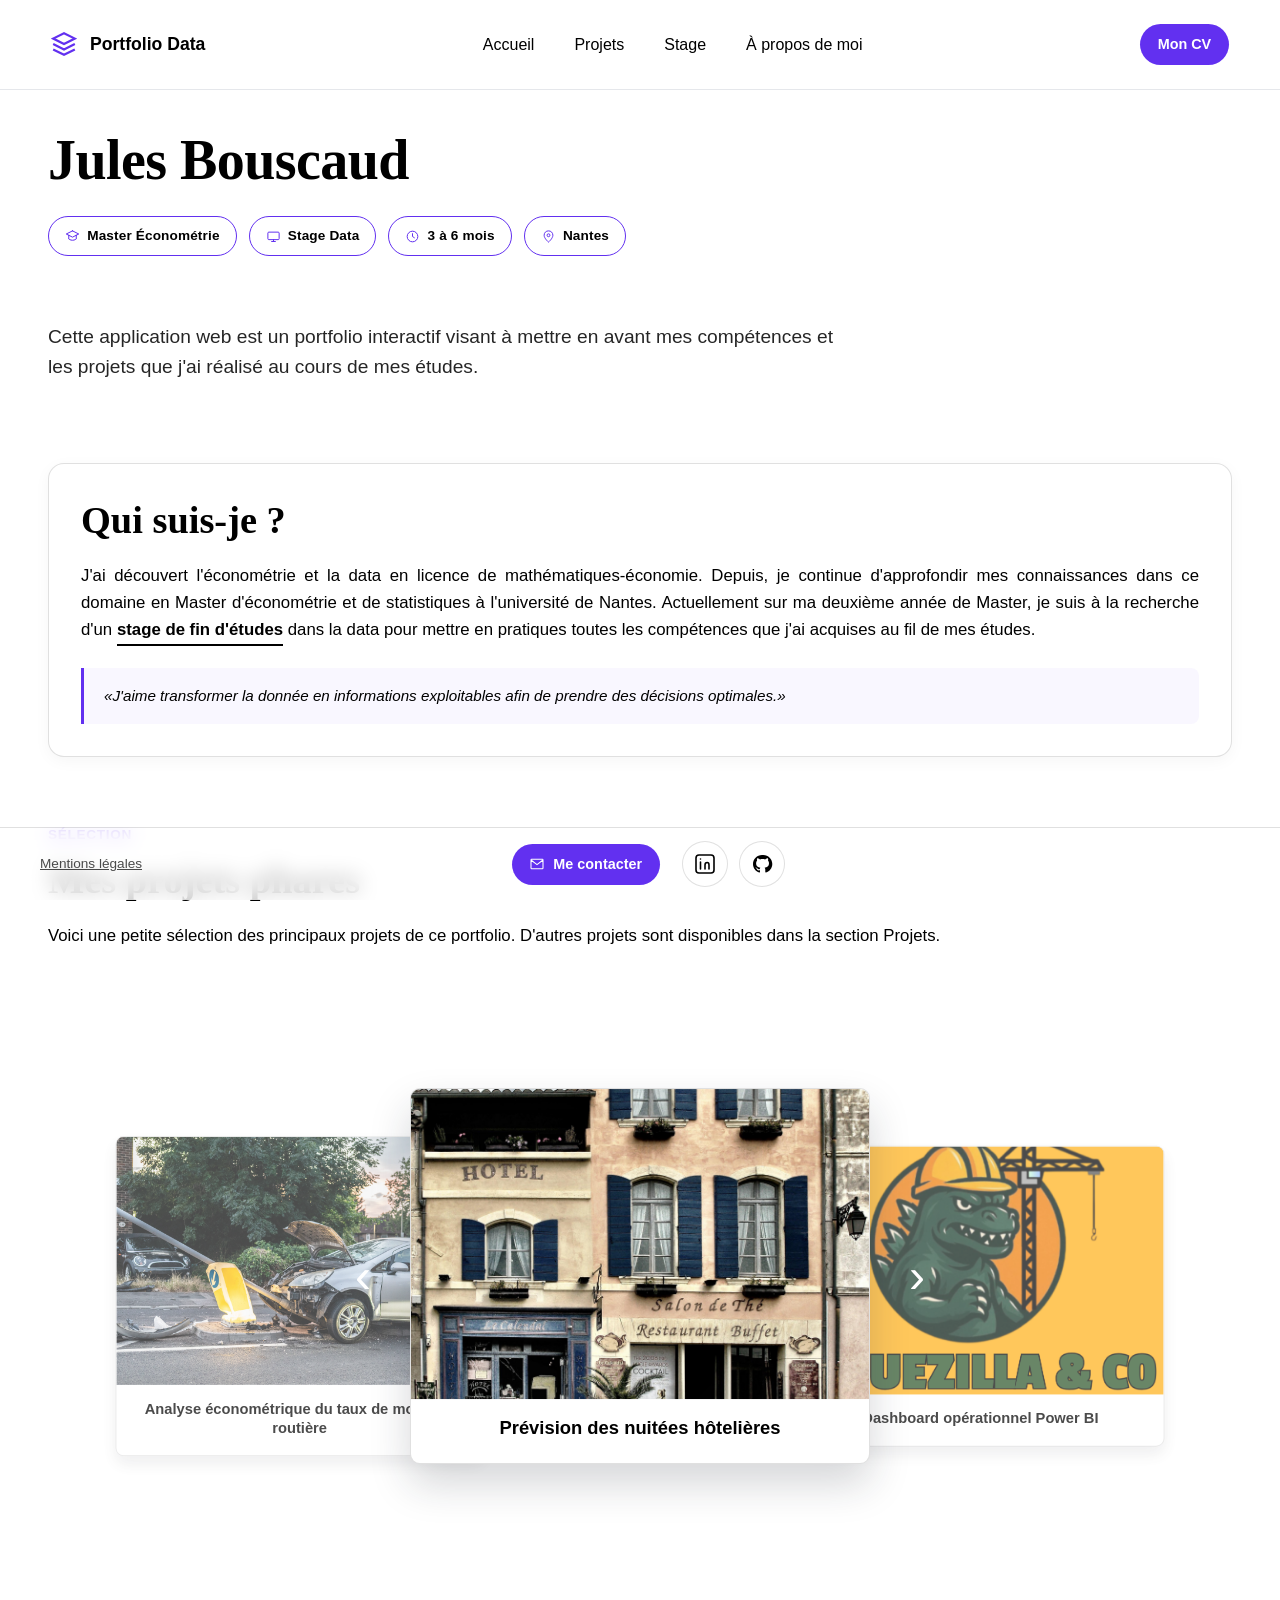
==== index.html @ abe566e8 "Add files via upload" ====
<!DOCTYPE html>
<html lang="fr">
<head>
    <meta charset="UTF-8">
    <meta name="viewport" content="width=device-width, initial-scale=1.0">
    <title>Accueil - Portfolio Jules Bouscaud</title>
    <link rel="stylesheet" href="static/css/style.css">
</head>
<body>

    <!-- Barre de navigation flottante -->
    <header class="floating-navbar">
        <a href="index.html" class="navbar-logo">
            <svg width="22" height="22" viewBox="0 0 24 24" fill="none" stroke="currentColor" stroke-width="2">
                <path d="M12 2L2 7l10 5 10-5-10-5zM2 17l10 5 10-5M2 12l10 5 10-5"/>
            </svg>
            <span>Portfolio Data</span>
        </a>

        <nav class="navbar-links" id="navbarLinks">
            <a href="index.html">Accueil</a>
            <a href="projets.html">Projets</a>
            <a href="stage.html">Stage</a>
            <a href="a_propos.html">À propos de moi</a>
        </nav>

        <!-- Bouton CV principal -->
        <a href="static/docs/cv.pdf" class="navbar-download-btn" download="Mon_CV.pdf">Mon CV</a>

        <button class="navbar-mobile-toggle" id="navbarMobileToggle" aria-label="Ouvrir le menu">
            <span></span><span></span><span></span>
        </button>
    </header>

    <main>
        <section class="hero">
            <h1>Jules Bouscaud</h1>

           <div class="hero-tags-row">
            <span class="hero-tag">
                <svg viewBox="0 0 24 24" fill="none" xmlns="http://www.w3.org/2000/svg">
                    <path d="M12 3L2 8L12 13L22 8L12 3Z" stroke="currentColor" stroke-width="1.6" stroke-linecap="round" stroke-linejoin="round"/>
                    <path d="M6 10V16C6 16 8.5 18 12 18C15.5 18 18 16 18 16V10" stroke="currentColor" stroke-width="1.6" stroke-linecap="round" stroke-linejoin="round"/>
                </svg>
                Master Économétrie
            </span>
            <span class="hero-tag">
                <svg viewBox="0 0 24 24" fill="none" xmlns="http://www.w3.org/2000/svg">
                    <rect x="3" y="5" width="18" height="12" rx="1.5" stroke="currentColor" stroke-width="1.6"/>
                    <path d="M9 20H15M12 17V20" stroke="currentColor" stroke-width="1.6" stroke-linecap="round"/>
                </svg>
                Stage Data
            </span>
            <span class="hero-tag">
                <svg viewBox="0 0 24 24" fill="none" xmlns="http://www.w3.org/2000/svg">
                    <circle cx="12" cy="12" r="8.5" stroke="currentColor" stroke-width="1.6"/>
                    <path d="M12 7.5V12L15 14" stroke="currentColor" stroke-width="1.6" stroke-linecap="round" stroke-linejoin="round"/>
                </svg>
                3 à 6 mois
            </span>
            <span class="hero-tag">
                <svg viewBox="0 0 24 24" fill="none" xmlns="http://www.w3.org/2000/svg">
                    <path d="M12 21C12 21 19 15 19 10C19 5.9 15.9 3 12 3C8.1 3 5 5.9 5 10C5 15 12 21 12 21Z" stroke="currentColor" stroke-width="1.6" stroke-linejoin="round"/>
                    <circle cx="12" cy="10" r="2.3" stroke="currentColor" stroke-width="1.6"/>
                </svg>
                Nantes 
            </span>
        </div>
        <br>
            <p class="tagline">
                Cette application web est un portfolio interactif visant à mettre en avant mes compétences et les projets que j'ai réalisé au cours
                de mes études. 
            </p>
        </section>

        <section class="about-me">
            <h2>Qui suis-je ?</h2>
            <p class="about-text">
                J'ai découvert l'économétrie et la data en licence de mathématiques-économie. 
                Depuis, je continue d'approfondir mes connaissances dans ce domaine en Master d'économétrie et de statistiques à l'université de Nantes.
                Actuellement sur ma deuxième année de Master, je suis à la recherche d'un <a href="stage.html" class="underline-hover">stage de fin d'études</a> dans la data 
                pour mettre en pratiques toutes les compétences que j'ai acquises au fil de mes études.
         </p>
            
            <blockquote class="personal-note">
                «J'aime transformer la donnée en informations exploitables afin de prendre des décisions optimales.»
            </blockquote>
        </section>

        <section class="projects-preview">
            <span class="section-eyebrow">Sélection</span>
            <h2>Mes projets phares</h2>
            <p class="section-text">
                Voici une petite sélection des principaux projets de ce portfolio. D'autres projets sont disponibles 
                dans la section <a href="projets.html">Projets</a>. 
            </p>
        </section>

        <div class="carousel" id="carousel">
            <button class="carousel-arrow carousel-arrow-left" id="prevBtn" aria-label="Projet précédent">&#8249;</button>

            <div class="carousel-track" id="carouselTrack">
                <a href="projet.html?id=nuitees" class="carousel-card" data-index="0">
                    <img src="static/img/projet1.jpg" alt="Prévision des nuitées hôtelières">
                    <div class="carousel-card-body"><h3>Prévision des nuitées hôtelières</h3></div>
                </a>

                <a href="projet.html?id=dashboard" class="carousel-card" data-index="1">
                    <img src="static/img/projet2.jpg" alt="Dashboard Power BI">
                    <div class="carousel-card-body"><h3>Dashboard opérationnel Power BI</h3></div>
                </a>

                <a href="projet.html?id=accident routier" class="carousel-card" data-index="2">
                    <img src="static/img/projet6.jpg" alt="accident mortel">
                    <div class="carousel-card-body">
                        <h3>Analyse économétrique du taux de mortalité routière</h3>
                    </div>
                </a>
            </div>

            <button class="carousel-arrow carousel-arrow-right" id="nextBtn" aria-label="Projet suivant">&#8250;</button>
        </div>
    </main>

    <!-- Footer -->
    <footer class="site-footer">
        <div class="footer-inner">
            <a href="#" class="footer-legal-link" id="openLegalModal">Mentions légales</a>
            <div class="footer-center-group">
                <a href="mailto:ton.email@exemple.com" class="footer-cta">
                    <svg viewBox="0 0 24 24" fill="none" xmlns="http://www.w3.org/2000/svg">
                        <path d="M3 6L12 13L21 6M4 5H20C20.5523 5 21 5.44772 21 6V18C21 18.5523 20.5523 19 20 19H4C3.44772 19 3 18.5523 3 18V6C3 5.44772 3.44772 5 4 5Z" stroke="currentColor" stroke-width="1.6" stroke-linecap="round" stroke-linejoin="round"/>
                    </svg>
                    Me contacter
                </a>
                <div class="footer-icons">
                    <a href="https://www.linkedin.com/in/jules-bouscaud-17594324b/" target="_blank" class="footer-icon" data-tooltip="LinkedIn">
                        <svg viewBox="0 0 24 24" fill="none" xmlns="http://www.w3.org/2000/svg">
                            <rect x="3" y="3" width="18" height="18" rx="3" stroke="currentColor" stroke-width="1.6"/>
                            <path d="M7.5 10V17M7.5 7V7.01M12 17V13C12 11.6 12.8 10.5 14.2 10.5C15.5 10.5 16 11.4 16 13V17" stroke="currentColor" stroke-width="1.6" stroke-linecap="round" stroke-linejoin="round"/>
                        </svg>
                    </a>
                    <a href="https://github.com/Jules-BStats" target="_blank" class="footer-icon" data-tooltip="GitHub">
                        <svg viewBox="0 0 24 24" fill="none" xmlns="http://www.w3.org/2000/svg">
                            <path d="M12 3C7 3 3 7 3 12C3 16 5.6 19.4 9.3 20.6C9.8 20.7 10 20.4 10 20.1V18.3C7.4 18.9 6.9 17.2 6.9 17.2C6.5 16.2 5.9 16 5.9 16C5.1 15.4 6 15.4 6 15.4C6.8 15.5 7.3 16.3 7.3 16.3C8.1 17.6 9.4 17.2 9.8 17C9.9 16.4 10.1 16 10.4 15.8C8.3 15.5 6.1 14.7 6.1 11.1C6.1 10.1 6.5 9.3 7.1 8.6C7 8.4 6.7 7.5 7.2 6.3C7.2 6.3 8 6 10 7.4C10.8 7.2 11.7 7.1 12.6 7.1C13.4 7.1 14.3 7.2 15.1 7.4C17.1 6 17.9 6.3 17.9 6.3C18.4 7.5 18.1 8.4 18 8.6C18.6 9.3 19 10.1 19 11.1C19 14.7 16.8 15.5 14.6 15.8C15 16.1 15.3 16.7 15.3 17.6V20.1C15.3 20.4 15.5 20.7 16 20.6C19.7 19.4 22.3 16 22.3 12C22.3 7 18.3 3 13.3 3H12Z" fill="currentColor"/>
                        </svg>
                    </a>
                </div>
            </div>
            <div class="footer-spacer"></div>
        </div>
    </footer>

    <!-- Fenêtre Modale des Mentions Légales -->
    <div class="legal-modal-overlay" id="legalModal">
        <div class="legal-modal-content">
            <button class="legal-modal-close" id="closeLegalModal">&times;</button>
            <h2>Mentions Légales et RGPD</h2>
            <h3>1. Éditeur du site</h3>
            <p>Le présent site est un portfolio personnel édité par <strong>Jules Bouscaud</strong>.</p>
            <h3>2. Hébergement</h3>
            <p>Le site est hébergé par <strong>[Nom de ton hébergeur, ex: Vercel Inc.]</strong><br>
            Adresse : [Adresse de l'hébergeur]</p>
            <h3>3. Propriété intellectuelle et Copyright</h3>
            <p>© 2026 Jules Bouscaud - Tous droits réservés. Sauf mention contraire, les textes, le code source et la structure de ce site sont la propriété exclusive de l'éditeur. Les images utilisées sont libres de droits.</p>
            <h3>4. Protection des données personnelles (RGPD)</h3>
            <p>Ce site web est un site vitrine informatif en lecture seule. Aucune information personnelle n'est collectée à l'insu de l'utilisateur, aucun formulaire interactif ne stocke de données en base de données, et aucun cookie publicitaire ou de traçage n'est déposé.</p>
        </div>
    </div>

    <!-- Bouton Scroll to top -->
    <button class="scroll-top" id="scrollTop" aria-label="Remonter en haut">
        <svg viewBox="0 0 24 24" fill="none" xmlns="http://www.w3.org/2000/svg">
            <path d="M12 19V5M12 5L6 11M12 5L18 11" stroke="currentColor" stroke-width="2" stroke-linecap="round" stroke-linejoin="round"/>
        </svg>
    </button>   

    <!-- Scripts JS externes -->
    <script src="static/js/nav.js"></script>
    <script src="static/js/modal.js"></script>
    <script src="static/js/carousel.js"></script>
</body>
</html>
---- static/css/style.css ----
/* ############################### CSS #######################################

/* POLICE GOOGLE FONT 

/* Inter - 400 (Regular) */
@font-face {
  font-family: 'Inter';
  font-style: normal;
  font-weight: 400;
  font-display: swap;
  src: url('../fonts/inter-v18-latin-regular.woff2') format('woff2');
}

/* Inter - 500 (Medium) */
@font-face {
  font-family: 'Inter';
  font-style: normal;
  font-weight: 500;
  font-display: swap;
  src: url('../fonts/inter-v18-latin-500.woff2') format('woff2');
}

/* Inter - 600 (Semi-Bold) */
@font-face {
  font-family: 'Inter';
  font-style: normal;
  font-weight: 600;
  font-display: swap;
  src: url('../fonts/inter-v18-latin-600.woff2') format('woff2');
}

/* Inter - 700 (Bold) */
@font-face {
  font-family: 'Inter';
  font-style: normal;
  font-weight: 700;
  font-display: swap;
  src: url('../fonts/inter-v18-latin-700.woff2') format('woff2');
}

/* Playfair Display - 700 (Bold) */
@font-face {
  font-family: 'Playfair Display';
  font-style: normal;
  font-weight: 700;
  font-display: swap;
  src: url('../fonts/playfair-display-v37-latin-700.woff2') format('woff2');
}

/* Playfair Display - 800 (Extra-Bold) */
@font-face {
  font-family: 'Playfair Display';
  font-style: normal;
  font-weight: 800;
  font-display: swap;
  src: url('../fonts/playfair-display-v37-latin-800.woff2') format('woff2');
}
/* ==========================================================================
   VARIABLES GLOBALES
   ========================================================================== */
:root {
    --color-ink: #000000;
    --color-border: rgba(0, 0, 0, 0.12);
    --color-teal: #6230F0;
    --color-card-bg: #FFFFFF;
    --background-color: #FFFFFF;
    
    --font-body: 'Inter', -apple-system, sans-serif;
    --font-title: 'Playfair Display', Georgia, serif;

    --topbar-height: 90px;
}

/* ==========================================================================
   STYLES DE BASE
   ========================================================================== */
* { box-sizing: border-box; margin: 0; padding: 0; }

body {
    font-family: var(--font-body);
    color: var(--color-ink);
    background: var(--background-color);
    min-height: 100vh;
    line-height: 1.6;
    -webkit-font-smoothing: antialiased; /* Rendu typographique plus net */
}

a { color: inherit; text-decoration: none; }
img { max-width: 100%; height: auto; display: block; }

/* ==========================================================================
   TYPOGRAPHIE GLOBALE 
   ========================================================================== */
h1, h2, h3, h4 {
    color: var(--color-ink);
}

h1, h2 {
    font-family: var(--font-title);
    font-weight: 700;
}

/* H1 : Titres principaux (Hero, En-têtes de pages) */
h1 {
    font-size: clamp(2.2rem, 5vw, 3.5rem);
    line-height: 1.15;
    letter-spacing: -0.01em;
    margin-bottom: 1.5rem;
}

/* H2 : Titres de sections */
h2 {
    font-size: clamp(1.8rem, 3.5vw, 2.4rem);
    line-height: 1.25;
    margin-bottom: 1.2rem;
}

/* H3 : Sous-sections, Titres de cartes */
h3 {
    font-size: 1.15rem;
    font-weight: 600;
    line-height: 1.3;
}

/* H4 : Petits titres (ex: intérieur des cartes compétences) */
h4 {
    font-size: 1.05rem;
    font-weight: 600;
}

p {
    font-size: 1.05rem;
    line-height: 1.6;
}

/* Surtitres (Eyebrows) : Dates, petits labels (Timeline, Skills, Data box) */
.section-eyebrow, .skills-subtitle, .timeline-date, .data-box dt {
    display: inline-block;
    font-size: 0.85rem;
    font-weight: 600;
    text-transform: uppercase;
    letter-spacing: 0.05em;
    color: var(--color-teal);
    margin-bottom: 0.6rem;
}

/* ==========================================================================
   LAYOUT PRINCIPAL
   ========================================================================== */
main {
    padding: 6rem 3rem 6.5rem; 
    max-width: 1440px;         
    margin: 0 auto;
    min-height: calc(100vh - 140px);
}

/* ==========================================================================
   NAVIGATION
   ========================================================================== */
.floating-navbar {
    position: fixed;
    top: 0;
    left: 0;
    width: 100%;
    height: var(--topbar-height); 
    background-color: rgba(255, 255, 255, 0.85);
    backdrop-filter: blur(12px);
    -webkit-backdrop-filter: blur(12px);
    border-bottom: 1px solid #E5E7EB;
    padding: 0 max(4%, calc((100vw - 1200px) / 2)); 
    display: flex;
    align-items: center;
    justify-content: space-between;
    z-index: 1000;
}

.navbar-logo {
    display: flex;
    align-items: center;
    gap: 0.8rem;
    font-weight: 700;
    font-size: 1.1rem; 
    flex-shrink: 0;
}

.navbar-logo svg {
    color: var(--color-teal);
    width: 26px; 
    height: 26px;
}

.navbar-links {
    display: flex;
    align-items: center;
    gap: 2.5rem;
    white-space: nowrap;
    margin: 0 auto; 
}

.navbar-links a {
    position: relative;
    font-size: 1rem; 
    font-weight: 500;
    padding: 0.5rem 0;
    transition: color 0.3s ease;
}

.navbar-links a::after {
    content: '';
    position: absolute;
    bottom: 0;
    left: 0;
    width: 0%;
    height: 2px;
    background-color: var(--color-teal);
    transition: width 0.3s ease;
}

.navbar-links a:hover { color: var(--color-teal); }
.navbar-links a:hover::after, .navbar-links a.active::after { width: 100%; }

.navbar-download-btn {
    display: inline-flex;
    align-items: center;
    gap: 0.5rem;
    padding: 0.55rem 1.1rem;
    background-color: var(--color-teal);
    color: #FFFFFF;
    font-weight: 600;
    font-size: 0.9rem;
    border-radius: 999px;
    transition: background-color 0.2s ease, transform 0.2s ease;
    flex-shrink: 0;
}

.navbar-download-btn:hover {
    background-color: #8c5ff2;
    transform: translateY(-2px);
}

.navbar-mobile-toggle {
    display: none;
    flex-direction: column;
    justify-content: center;
    gap: 6px; 
    width: 44px;
    height: 44px;
    background: none;
    border: none;
    cursor: pointer;
    flex-shrink: 0;
}

.navbar-mobile-toggle span {
    display: block;
    width: 26px;
    height: 2px;
    border-radius: 2px;
    background-color: #000000;
    margin: 0 auto;
    transition: all 0.3s ease;
}

@media (max-width: 950px) {
    .navbar-links { gap: 1.5rem; }
}

@media (max-width: 768px) {
    .floating-navbar { padding: 0 5%; }
    .navbar-links {
        display: none;
        position: absolute;
        top: var(--topbar-height); 
        left: 0;
        width: 100%;
        margin: 0;
        flex-direction: column;
        align-items: center;
        gap: 0;
        background: rgba(255, 255, 255, 0.98);
        backdrop-filter: blur(10px);
        border-bottom: 1px solid #E5E7EB;
        padding: 1rem 0 2rem 0;
        box-shadow: 0 10px 20px rgba(0,0,0,0.05);
    }
    .navbar-links.open { display: flex; }
    .navbar-links a {
        font-size: 1.1rem;
        padding: 1rem;
        width: 100%;
        text-align: center;
    }
    .navbar-links a::after { display: none; }
    .navbar-mobile-toggle { display: flex; }
    .navbar-download-btn { display: none; }
    
    .navbar-download-btn-mobile {
        display: block !important;
        margin-top: 1rem;
        padding: 0.8rem 2rem;
        background-color: var(--color-teal);
        color: #FFFFFF !important;
        font-weight: 500;
        border-radius: 6px;
    }
}

/* ==========================================================================
   COMPOSANTS GÉNÉRIQUES (Badges, Boutons)
   ========================================================================== */

/* Tags (Hero) */
.hero-tag {
    display: inline-flex;
    align-items: center;
    gap: 0.45rem;
    padding: 0.5rem 1rem;
    background-color: #FFFFFF;
    border: 1.5px solid var(--color-teal);
    border-radius: 999px;
    font-size: 0.85rem;
    font-weight: 600;
    letter-spacing: 0.01em;
    color: var(--color-ink);
    transition: transform 0.2s ease, background-color 0.2s ease, color 0.2s ease;
}
.hero-tag:hover {
    transform: translateY(-1px);
    background-color: var(--color-teal);
    color: #FFFFFF;
}
.hero-tag svg {
    width: 15px;
    height: 15px;
    flex-shrink: 0;
    color: var(--color-teal);
    transition: color 0.2s ease;
}
.hero-tag:hover svg {
    color: #FFFFFF;
}
/* Badges filtres (Projets) */
.skill-badge {
    --skill-color: var(--color-ink);
    display: inline-flex;
    align-items: center;
    padding: 0.4rem 0.95rem;
    border-radius: 999px;
    border: 1.5px solid var(--skill-color);
    color: var(--skill-color);
    background-color: #FFFFFF;
    font-size: 0.85rem;
    font-weight: 600;
    cursor: pointer;
    transition: background-color 0.2s ease, color 0.2s ease, transform 0.15s ease;
}
.skill-badge:hover { transform: translateY(-2px); }
.skill-badge.active { background-color: var(--skill-color); color: #FFFFFF; }

/* --- Couleurs des compétences --- */

/* Langages & outils */
.skill-r        { --skill-color: #2E5C8A; }
.skill-r-shiny  { --skill-color: #2E5C8A; }
.skill-powerbi  { --skill-color: #C1440E; }
.skill-dax      { --skill-color: #C1440E; }

/* Économétrie & séries temporelles */
.skill-mco                        { --skill-color: #6B4C9A; }
.skill-économétrie-quantitative   { --skill-color: #6B4C9A; }
.skill-série-temporelle           { --skill-color: #59A832; }
.skill-prévision                  { --skill-color: #3F7D63; }

/* Préparation & exploration des données */
.skill-imputation           { --skill-color: #0F766E; }
.skill-nettoyage            { --skill-color: #0F766E; }
.skill-analyse-exploratoire { --skill-color: #0E7490; }
.skill-acp                  { --skill-color: #8A4B9E; }
.skill-clustering           { --skill-color: #8A4B9E; }

/* Visualisation */
.skill-data-viz { --skill-color: #9A7200; }

/* Badges non cliquables (pages projet) */
.skill-badge.static { cursor: default; }
.skill-badge.static:hover { transform: none; }

/* Badges petits (Packages & Savoir-faire) */
.package-badge, .competency-badge {
    display: inline-flex;
    align-items: center;
    border-radius: 999px;
    border: 1px solid var(--color-border);
    background-color: #FFFFFF;
    font-weight: 500;
    transition: transform 0.15s ease, border-color 0.2s ease, color 0.2s ease;
}
.package-badge {
    gap: 0.4rem;
    padding: 0.25rem 0.7rem;
    font-size: 0.78rem;
}
.package-badge img { width: 14px; height: 14px; flex-shrink: 0; }
.package-badge:hover { transform: translateY(-2px); border-color: var(--color-teal); color: var(--color-teal); }

.competency-badge {
    gap: 0.55rem;
    padding: 0.55rem 1.1rem;
    font-size: 0.88rem;
    font-weight: 600;
}
.competency-badge svg { width: 17px; height: 17px; flex-shrink: 0; color: var(--color-teal); }
.competency-badge:hover { transform: translateY(-2px); border-color: var(--color-teal); box-shadow: 0 6px 14px rgba(27, 34, 42, 0.08); }


/* ==========================================================================
   SECTIONS & PAGES
   ========================================================================== */

/* --- HERO --- */
.hero {
    display: flex;
    flex-direction: column;
    align-items: flex-start; 
    padding: 2rem 0 1rem;   
}

.hero-text-container {
    width: 100%;
    max-width: 1000px; 
}

.hero p.tagline {
    font-size: clamp(1.05rem, 2vw, 1.2rem);
    text-align: left; 
    opacity: 0.85;     
    margin-bottom: 2rem;
    max-width: 75ch;   
} 

.hero-tags-row {
    display: flex;
    flex-wrap: wrap;
    align-items: center;
    gap: 0.75rem;
    margin-bottom: 2.5rem;
}

@media (max-width: 768px) {
    .hero { padding: 1rem 0 2rem; }
    .hero-tags-row { gap: 0.5rem; margin-bottom: 1.5rem; }
    .hero-tag { padding: 0.35rem 0.75rem; font-size: 0.8rem; }
}

/* --- ABOUT ME (Encart) --- */
.about-me {
    background-color: #FFFFFF;
    border: 1px solid var(--color-border);
    border-radius: 16px;
    padding: 2rem;
    margin: 2rem 0;
    box-shadow: 0 4px 16px rgba(0, 0, 0, 0.04);
}
.about-me .about-text { text-align: justify; margin-bottom: 1.5rem; }

.personal-note {
    background: rgba(98, 48, 240, 0.04);
    border-left: 3px solid var(--color-teal);
    padding: 1rem 1.25rem;
    border-radius: 0 8px 8px 0;
    font-style: italic;
    font-size: 0.95rem;
}

/* --- PROJETS PREVIEW & HEADER --- */
.projects-preview {
    text-align: left;
    margin: 4rem 0 1rem;
}
.projects-header { text-align: left; margin-bottom: 2.5rem; }
.projects-intro { text-align: left; }

/* --- CAROUSEL --- */
.carousel {
    position: relative;
    height: 540px;
    margin-top: 3.5rem;
    display: flex;
    align-items: center;
    justify-content: center;
}
.carousel-track { position: relative; width: 460px; height: 100%; }

.carousel-card {
    position: absolute;
    top: 50%;     
    left: 50%;
    width: 460px;
    background-color: var(--color-card-bg);
    border: 1px solid var(--color-border);
    border-radius: 10px;
    overflow: hidden;
    cursor: pointer;
    transition: transform 0.45s ease, opacity 0.45s ease, box-shadow 0.45s ease;
}
.carousel-card img { 
    width: 100%;
    height: 310px; 
    object-fit: cover; 
}
.carousel-card-body { padding: 1.1rem 1.2rem 1.4rem; text-align: center; }

.carousel-card.pos-center { transform: translate(-50%, -50%) scale(1); z-index: 3; opacity: 1; box-shadow: 0 20px 40px rgba(27, 34, 42, 0.18); }
.carousel-card.pos-left { transform: translate(-124%, calc(-50% + 20px)) scale(0.8); z-index: 2; opacity: 0.7; box-shadow: 0 10px 20px rgba(27, 34, 42, 0.1); }
.carousel-card.pos-right { transform: translate(24%, calc(-50% + 20px)) scale(0.8); z-index: 2; opacity: 0.7; box-shadow: 0 10px 20px rgba(27, 34, 42, 0.1); }
.carousel-arrow {
    background: transparent;
    border: none;
    width: 46px;
    height: 46px;
    font-size: 3rem; 
    line-height: 1;
    color: #FFFFFF; 
    cursor: pointer;
    z-index: 4;
    display: flex;
    align-items: center;
    justify-content: center;
    transition: color 0.3s ease, transform 0.3s ease;
    flex-shrink: 0;
    margin: 0 1.5rem;
}
.carousel-arrow:hover { color: var(--color-teal); opacity: 1; }
.carousel-arrow.left:hover { transform: translateX(-4px); }
.carousel-arrow.right:hover { transform: translateX(4px); }

@media (max-width: 640px) {
    .carousel { height: 340px; }
    .carousel-track, .carousel-card { width: 260px; }
    .carousel-card img { height: 170px; }
    .carousel-card.pos-left { transform: translate(-112%, calc(-50% + 14px)) scale(0.78); }
    .carousel-card.pos-right { transform: translate(12%, calc(-50% + 14px)) scale(0.78); }
    .carousel-arrow { width: 40px; height: 40px; font-size: 1.3rem; margin: 0 0.6rem; }
}

/* --- GRILLE DE PROJETS (Showcase) --- */
.project-family { margin-bottom: 3.5rem; transition: opacity 0.2s ease; }
.family-title {
    padding-bottom: 0.5rem;
    border-bottom: 1px solid var(--color-border);
}

.showcase, .project-grid {
    display: grid;
    grid-template-columns: repeat(3, 1fr);
    gap: 1.5rem;
    margin-top: 1.5rem;
}

.showcase-card {
    background-color: var(--color-card-bg);
    border: 1px solid var(--color-border);
    border-radius: 8px;
    overflow: hidden;
    transition: transform 0.2s ease, box-shadow 0.2s ease, border-color 0.2s ease;
    
    /* AJOUTS POUR CORRIGER L'ESPACE BLANC */
    display: flex;
    flex-direction: column;
    height: 100%; /* S'assure que la carte remplit toute la cellule de la grille */
}

.showcase-card:hover {
    transform: translateY(-4px);
    box-shadow: 0 12px 24px rgba(27, 34, 42, 0.12);
    border-color: var(--color-teal);
}

.showcase-card img { 
    height: 190px; 
    object-fit: cover; 
    /* width: 100%; est géré par le sélecteur img global, mais on s'assure qu'elle ne bouge pas */
    flex-shrink: 0; 
}

.showcase-card-body { 
    padding: 1.1rem 1.2rem 1.3rem; 
    text-align: center;
    
    /* AJOUTS POUR CORRIGER L'ESPACE BLANC */
    display: flex;
    align-items: center; /* Centre le texte horizontalement */
    justify-content: center; /* Centre le texte verticalement si la carte est plus grande */
    flex-grow: 1;  
}
/* Dit à la zone de texte de prendre tout l'espace vide restant en bas */
@media (max-width: 720px) { .showcase, .project-grid { grid-template-columns: 1fr; } }

/* --- PAGE DÉTAIL PROJET --- */
.project-detail-layout {
    display: grid;
    grid-template-columns: 7fr 3fr;
    gap: 3rem;
    max-width: 100%; /* hérite de main, plus de plafond séparé */
    align-items: start;
}

.project-header { margin-bottom: 2rem; }
.project-date { font-size: 0.95rem; margin-top: 0.3rem; }

.resume-flex { display: flex; flex-direction: column; gap: 1.8rem; margin-bottom: 2.2rem; }
.resume-text p { text-align: justify; }

.resume-image { 
    width: fit-content;
    max-width: 100%;
    margin: 0 auto;
    border-radius: 8px; 
    overflow: hidden; 
    border: 1px solid var(--color-border); 
}
.resume-image img { 
    display: block;
    width: auto;
    max-width: 100%;
    max-height: 650px;
}

.skills-static { margin-bottom: 2.5rem; }
.skills-badges { display: flex; flex-wrap: wrap; gap: 0.6rem; }

.comment-box {text-align: justify;
}

/* ----- data box ------*/ 
.data-box {
    position: sticky;
    top: calc(var(--topbar-height) + 2rem);
    background-color: #FFFFFF;
    border: 1px solid var(--color-border);
    border-radius: 10px;
    padding: 1.5rem;
}   
.data-box-label {
    font-size: 0.78rem;
    text-transform: uppercase;
    letter-spacing: 0.03em;
    font-weight: 600;
    color: var(--color-teal);
    margin-top: 1.4rem;
    margin-bottom: 0.3rem;
}
.data-box dd { font-size: 0.95rem; font-weight: 500; margin-top: 0.15rem; }

.download-btn {
    display: inline-flex;
    align-items: center;
    gap: 0.5rem;
    padding: 0.55rem 1.1rem;
    background-color: var(--color-teal);
    color: #FFFFFF;
    font-weight: 600;
    font-size: 0.9rem;
    border-radius: 6px;
    transition: background-color 0.2s ease, transform 0.2s ease;
    flex-shrink: 0;
}

.download-btn:hover {
    background-color: #8c5ff2;
    transform: translateY(-2px);
}
.back-link {
    display: inline-flex;
    align-items: center;
    gap: 0.5rem;
    padding: 0.5rem 1rem 0.5rem 0.7rem;
    margin-bottom: 2rem;
    font-size: 0.9rem;
    font-weight: 600;
    background-color: #FFFFFF;
    border: 1px solid var(--color-border);
    border-radius: 999px;
    box-shadow: 0 2px 6px rgba(27, 34, 42, 0.06);
    transition: color 0.2s ease, border-color 0.2s ease, box-shadow 0.2s ease, transform 0.2s ease;
    position: sticky;
    top: calc(var(--topbar-height) + 1rem);
    z-index: 90;
}
.back-link:hover { color: var(--color-teal); border-color: var(--color-teal); box-shadow: 0 4px 12px rgba(27, 34, 42, 0.1); transform: translateY(-2px); }
.back-icon { display: flex; align-items: center; transition: transform 0.25s ease; }
.back-icon svg { width: 16px; height: 16px; }
.back-link:hover .back-icon { transform: translateX(-4px); }

@media (max-width: 860px) {
    .project-detail-layout { grid-template-columns: 1fr; }
    .data-box { position: static; }
}

/* --- PAGE À PROPOS --- */
.about-section { margin-bottom: 3.5rem; }
.about-section h2 { padding-bottom: 0.5rem; border-bottom: 1px solid var(--color-border); }

.timeline { position: relative; padding-left: 2rem; }
.timeline::before { content: ""; position: absolute; left: 5px; top: 6px; bottom: 6px; width: 2px; background-color: var(--color-border); }
.timeline-item { position: relative; margin-bottom: 2rem; opacity: 0; transform: translateY(16px); transition: opacity 0.5s ease, transform 0.5s ease; }
.timeline-item.visible { opacity: 1; transform: translateY(0); }
.timeline-item::before {
    content: ""; position: absolute; left: -2rem; top: 6px; width: 12px; height: 12px;
    border-radius: 50%; background-color: var(--color-teal); border: 2px solid #FFFFFF; box-shadow: 0 0 0 2px var(--color-border);
}
.timeline-date { margin-bottom: 0; }

.skills-subtitle { margin-bottom: 1.2rem; }
.skills-grid { display: grid; grid-template-columns: repeat(2, 1fr); gap: 1.2rem; margin-bottom: 2.5rem; }
.skill-card {
    background-color: var(--color-card-bg);
    border: 1px solid var(--color-border);
    border-radius: 10px;
    padding: 1.2rem 1.4rem;
    display: flex; flex-direction: column; gap: 0.9rem;
    transition: box-shadow 0.2s ease, transform 0.2s ease;
}
.skill-card:hover { transform: translateY(-3px); box-shadow: 0 10px 20px rgba(27, 34, 42, 0.08); }
.skill-card-header { display: flex; align-items: center; gap: 0.7rem; }
.skill-logo { width: 26px; height: 26px; flex-shrink: 0; }
.skill-logo-fallback { color: var(--color-teal); }
.skill-packages { display: flex; flex-wrap: wrap; gap: 0.5rem; }

.competencies-list { display: flex; flex-wrap: wrap; gap: 0.7rem; margin-top: 1.6rem; }

/* Groupes de savoir-faire techniques */
.competency-group { margin-top: 1.8rem; }
.competency-group-title {
    font-size: 0.78rem; font-weight: 600; letter-spacing: 0.08em; text-transform: uppercase;
    color: var(--color-ink-soft); margin-bottom: 0.8rem;
}
.competency-group .competencies-list { margin-top: 0; }

@media (max-width: 640px) { .skills-grid { grid-template-columns: 1fr; } }

/* --- STAGE --- */
.search-box {
    background-color: var(--color-card-bg);
    border: 1px solid var(--color-border);
    border-radius: 10px;
    padding: 1.6rem 1.8rem;
}
.search-box ul { list-style: none; display: flex; flex-direction: column; gap: 0.6rem; margin-top: 0.8rem; }
.search-box li { padding-left: 1.3rem; position: relative; }
.search-box li::before { content: "→"; position: absolute; left: 0; color: var(--color-teal); }

/* ==========================================================================
   FOOTER, BOUTON SCROLL & MENTIONS LÉGALES
   ========================================================================== */
.site-footer {
    position: fixed;
    bottom: 0; left: 0; right: 0;
    z-index: 95;
    background-color: rgba(255, 255, 255, 0.75);
    backdrop-filter: blur(10px);
    -webkit-backdrop-filter: blur(10px);
    border-top: 1px solid var(--color-border);
    padding: 0.8rem 1.5rem;
}

.footer-inner {
    max-width: 1200px;
    margin: 0 auto;
    display: flex;
    align-items: center;
    justify-content: space-between;
    position: relative;
}

/* Lien des mentions légales positionné à gauche */
.footer-legal-link {
    font-size: 0.85rem;
    color: var(--color-ink);
    opacity: 0.7;
    text-decoration: underline;
    transition: opacity 0.2s ease, color 0.2s ease;
}

.footer-legal-link:hover {
    opacity: 1;
    color: var(--color-teal);
}

/* Groupe central (Bouton contact + Icônes réseaux sociaux) */
.footer-center-group {
    display: flex;
    align-items: center;
    gap: 1.4rem;
}

/* Élément invisible pour équilibrer le flexbox et centrer parfaitement le groupe du milieu */
.footer-spacer {
    width: 85px; 
}

.footer-cta {
    display: inline-flex; 
    align-items: center; 
    gap: 0.5rem;
    padding: 0.55rem 1.1rem;
    background-color: var(--color-teal); 
    color: #FFFFFF; 
    font-weight: 600; 
    font-size: 0.9rem;
    border-radius: 999px; 
    transition: background-color 0.2s ease, transform 0.2s ease;
}
.footer-cta svg { width: 16px; height: 16px; }
.footer-cta:hover { background-color: #8c5ff2; transform: translateY(-2px); }

.footer-icons { display: flex; gap: 0.7rem; }
.footer-icon {
    position: relative; 
    display: flex; 
    align-items: center; 
    justify-content: center;
    width: 46px; 
    height: 46px; 
    border-radius: 50%; 
    border: 1px solid var(--color-border);
    background-color: #FFFFFF; 
    transition: color 0.2s ease, border-color 0.2s ease, transform 0.2s ease;
}
.footer-icon svg { width: 24px; height: 24px; }
.footer-icon:hover { color: var(--color-teal); border-color: var(--color-teal); transform: translateY(-2px); }

.footer-icon::after {
    content: attr(data-tooltip); 
    position: absolute; 
    bottom: 120%; 
    left: 50%;
    transform: translateX(-50%) translateY(4px); 
    background-color: var(--color-ink); 
    color: #FFFFFF;
    font-size: 0.7rem; 
    font-weight: 500; 
    padding: 0.3rem 0.6rem; 
    border-radius: 5px;
    white-space: nowrap; 
    opacity: 0; 
    pointer-events: none; 
    transition: opacity 0.2s ease, transform 0.2s ease;
}
.footer-icon:hover::after { opacity: 1; transform: translateX(-50%) translateY(0); }

/* ==========================================================================
   STYLE DE LA FENÊTRE MODALE (Mentions Légales)
   ========================================================================== */
.legal-modal-overlay {
    position: fixed;
    top: 0; 
    left: 0; 
    width: 100%; 
    height: 100%;
    background-color: rgba(0, 0, 0, 0.5);
    backdrop-filter: blur(4px);
    display: flex;
    align-items: center;
    justify-content: center;
    z-index: 2000;
    opacity: 0;
    pointer-events: none;
    transition: opacity 0.3s ease;
}

.legal-modal-overlay.active {
    opacity: 1;
    pointer-events: auto;
}

.legal-modal-content {
    background-color: #FFFFFF;
    border-radius: 12px;
    padding: 2.5rem;
    max-width: 600px;
    width: 90%;
    max-height: 85vh;
    overflow-y: auto;
    position: relative;
    box-shadow: 0 20px 40px rgba(0, 0, 0, 0.15);
    transform: translateY(10px);
    transition: transform 0.3s ease;
}

.legal-modal-overlay.active .legal-modal-content {
    transform: translateY(0);
}

.legal-modal-content h2 {
    font-size: 1.5rem;
    margin-bottom: 1.2rem;
}

.legal-modal-content h3 {
    font-size: 1.05rem;
    margin-top: 1.2rem;
    margin-bottom: 0.4rem;
    color: var(--color-teal);
} 

.legal-modal-content p {
    font-size: 0.95rem;
    opacity: 0.85;
    line-height: 1.5;
}

.legal-modal-close {
    position: absolute;
    top: 1rem; 
    right: 1.2rem;
    background: none; 
    border: none;
    font-size: 2rem;
    line-height: 1;
    cursor: pointer;
    color: var(--color-ink);
    transition: color 0.2s ease;
}

.legal-modal-close:hover {
    color: var(--color-teal);
}
.scroll-top {
    position: fixed; right: 1.4rem; bottom: 5.2rem;
    width: 46px; height: 46px; border-radius: 50%;
    background-color: #FFFFFF; border: 1px solid var(--color-border);
    box-shadow: 0 3px 10px rgba(27, 34, 42, 0.1);
    display: flex; align-items: center; justify-content: center;
    cursor: pointer; z-index: 96; opacity: 0; pointer-events: none;
    transform: translateY(8px); transition: opacity 0.25s ease, transform 0.25s ease, color 0.2s ease, border-color 0.2s ease;
}
.scroll-top.visible { opacity: 1; pointer-events: auto; transform: translateY(0); }
.scroll-top:hover { color: var(--color-teal); border-color: var(--color-teal); }
.scroll-top svg { width: 21px; height: 21px; }

.underline-hover {
    position: relative;
    display: inline-block;
    font-weight: 600;
}
.underline-hover::after {
    content: '';
    position: absolute;
    bottom: -2px;
    left: 0;
    width: 100%;
    height: 2px;
    background-color: #000000;
}
.underline-hover:hover {
    color: var(--color-teal);
}
.underline-hover:hover::after {
    background-color: var(--color-teal);
    opacity: 1;
}
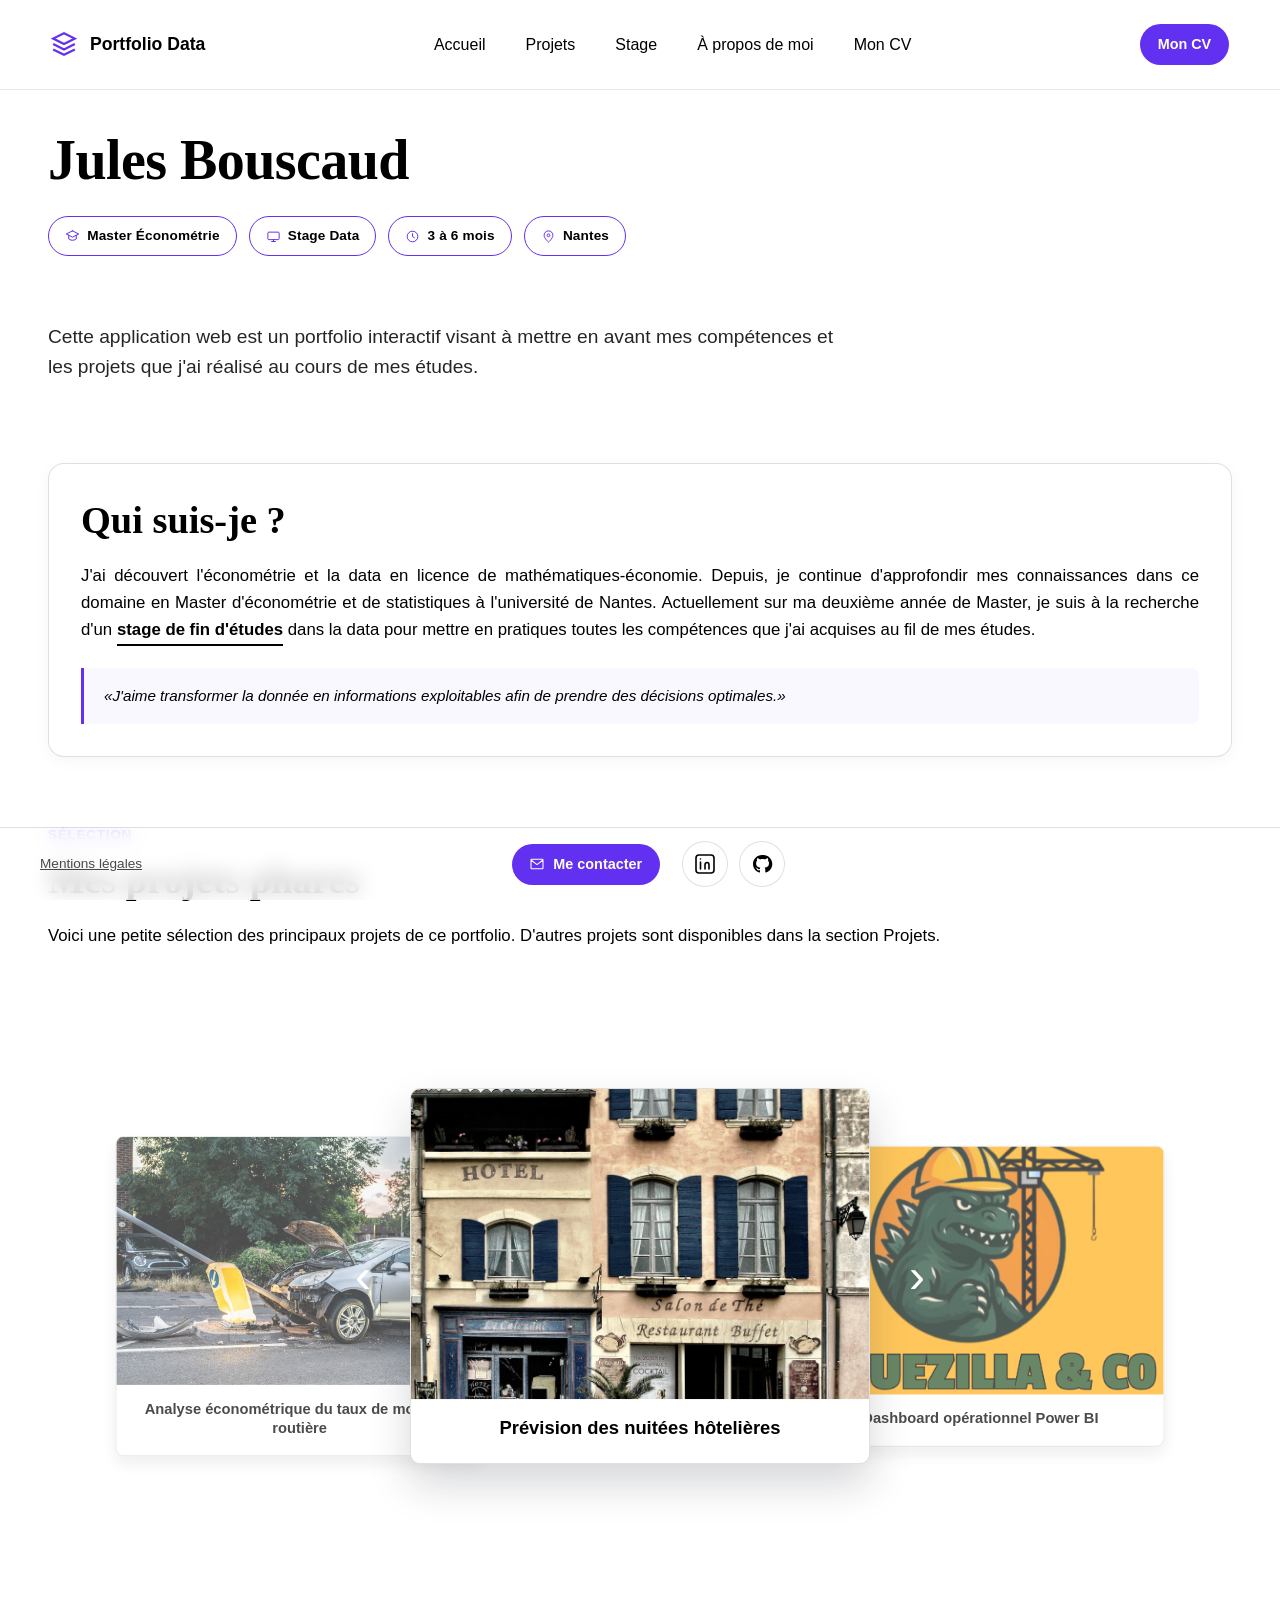
==== commit f9ca0acf: "modification de la responsivité sur mobile" ====
--- a/index.html
+++ b/index.html
@@ -22,6 +22,7 @@
             <a href="projets.html">Projets</a>
             <a href="stage.html">Stage</a>
             <a href="a_propos.html">À propos de moi</a>
+            <a href="static/docs/cv.pdf" class="navbar-download-btn-mobile" download="Mon_CV.pdf">Mon CV</a>
         </nav>
 
         <!-- Bouton CV principal -->
@@ -151,18 +152,22 @@
         </div>
     </footer>
 
-    <!-- Fenêtre Modale des Mentions Légales -->
     <div class="legal-modal-overlay" id="legalModal">
         <div class="legal-modal-content">
-            <button class="legal-modal-close" id="closeLegalModal">&times;</button>
+            <button class="legal-modal-close" id="closeLegalModal" aria-label="Fermer">&times;</button>
             <h2>Mentions Légales et RGPD</h2>
+            
             <h3>1. Éditeur du site</h3>
             <p>Le présent site est un portfolio personnel édité par <strong>Jules Bouscaud</strong>.</p>
+            
             <h3>2. Hébergement</h3>
-            <p>Le site est hébergé par <strong>[Nom de ton hébergeur, ex: Vercel Inc.]</strong><br>
-            Adresse : [Adresse de l'hébergeur]</p>
+            <p>Le site est hébergé par <strong>GitHub Inc.</strong><br>
+            Adresse : 88 Colin P. Kelly Jr. Street, San Francisco, CA 94107, États-Unis.<br>
+            Plateforme : GitHub Pages (https://pages.github.com)</p>
+            
             <h3>3. Propriété intellectuelle et Copyright</h3>
             <p>© 2026 Jules Bouscaud - Tous droits réservés. Sauf mention contraire, les textes, le code source et la structure de ce site sont la propriété exclusive de l'éditeur. Les images utilisées sont libres de droits.</p>
+            
             <h3>4. Protection des données personnelles (RGPD)</h3>
             <p>Ce site web est un site vitrine informatif en lecture seule. Aucune information personnelle n'est collectée à l'insu de l'utilisateur, aucun formulaire interactif ne stocke de données en base de données, et aucun cookie publicitaire ou de traçage n'est déposé.</p>
         </div>
@@ -179,5 +184,7 @@
     <script src="static/js/nav.js"></script>
     <script src="static/js/modal.js"></script>
     <script src="static/js/carousel.js"></script>
+    <script src="static/js/swipe.js"></script>
+
 </body>
 </html>
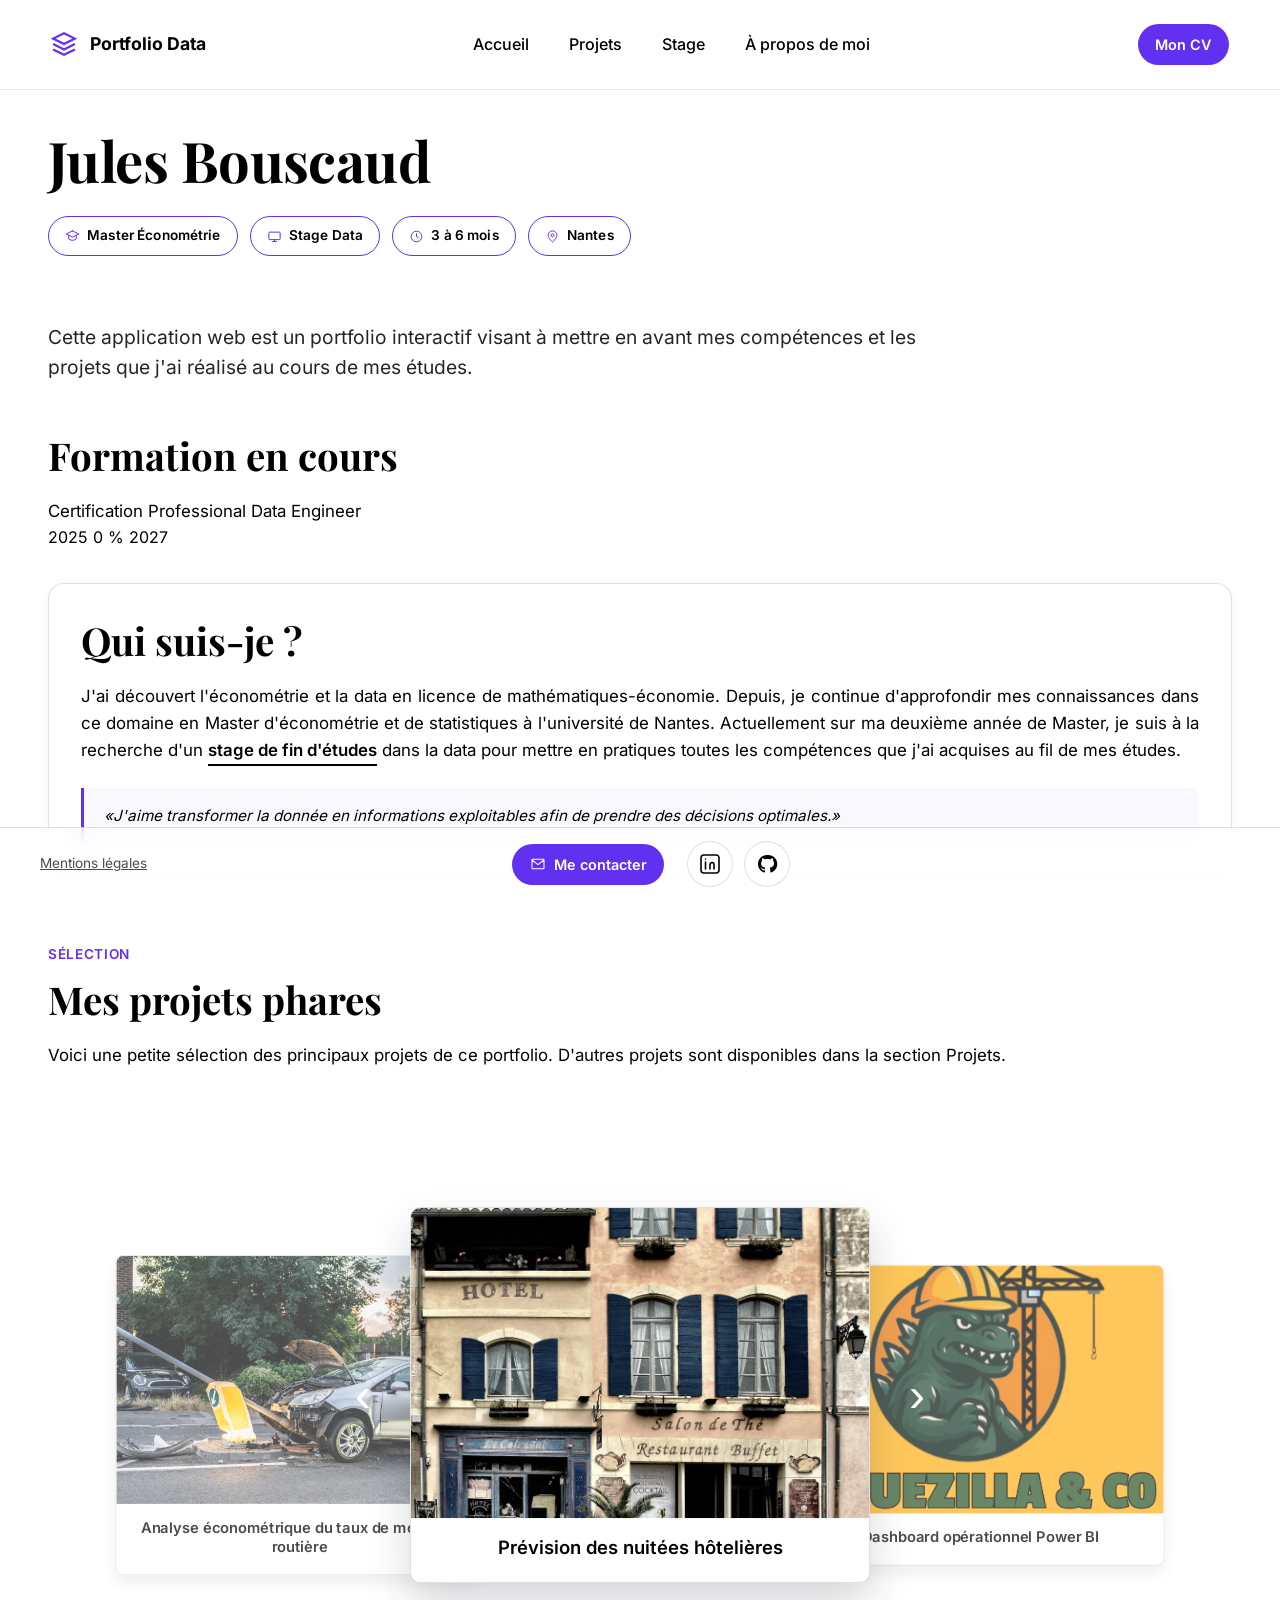
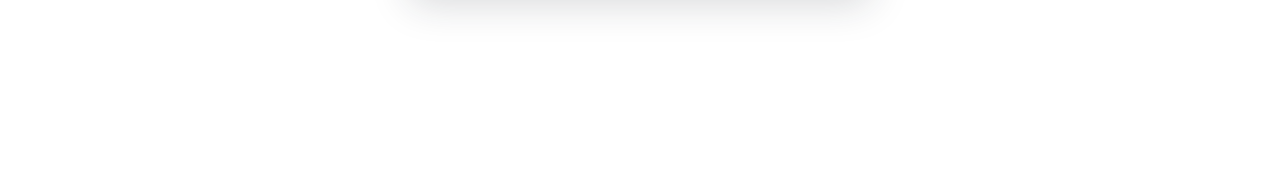
==== commit 50176362: "maj page d'accueil : ajout encart formation" ====
--- a/index.html
+++ b/index.html
@@ -72,6 +72,23 @@
                 Cette application web est un portfolio interactif visant à mettre en avant mes compétences et les projets que j'ai réalisé au cours
                 de mes études. 
             </p>
+        </section>
+
+        <section class="training-progress" id="trainingProgress" data-progress="55">
+            <h2>Formation en cours</h2>
+            <p class="training-subtitle">Certification Professional Data Engineer</p>
+
+            <div class="progress-track" role="progressbar" tabindex="0"
+                 aria-label="Avancement de la formation"
+                 aria-valuemin="0" aria-valuemax="100" aria-valuenow="0">
+                <div class="progress-fill"></div>
+            </div>
+
+            <div class="progress-scale">
+                <span>2025</span>
+                <span class="progress-percent">0 %</span>
+                <span>2027</span>
+            </div>
         </section>
 
         <section class="about-me">
@@ -185,6 +202,7 @@
     <script src="static/js/modal.js"></script>
     <script src="static/js/carousel.js"></script>
     <script src="static/js/swipe.js"></script>
+    <script src="static/js/progress.js"></script>
 
 </body>
 </html>
--- a/static/css/style.css
+++ b/static/css/style.css
@@ -154,6 +154,14 @@
     min-height: calc(100vh - 140px);
 }
 
+/* ===== MOBILE : marges ===== */
+@media (max-width: 768px) {
+    main {
+        padding: 6rem 1.1rem 7rem;   /* haut / côtés / bas (le bas laisse la place au footer fixe) */
+    }
+    .about-me { padding: 1.25rem; }
+    .search-box { padding: 1.2rem; }
+}
 /* ==========================================================================
    NAVIGATION
    ========================================================================== */
@@ -261,8 +269,8 @@
     transition: all 0.3s ease;
 }
 
-@media (max-width: 950px) {
-    .navbar-links { gap: 1.5rem; }
+.navbar-links a.navbar-download-btn-mobile {
+    display: none !important;
 }
 
 @media (max-width: 768px) {
@@ -294,14 +302,17 @@
     .navbar-mobile-toggle { display: flex; }
     .navbar-download-btn { display: none; }
     
-    .navbar-download-btn-mobile {
-        display: block !important;
+    .navbar-links a.navbar-download-btn-mobile {
+        display: inline-flex !important;
+        justify-content: center;
+        width: auto;
         margin-top: 1rem;
-        padding: 0.8rem 2rem;
+        padding: 0.7rem 2.2rem;
         background-color: var(--color-teal);
         color: #FFFFFF !important;
-        font-weight: 500;
-        border-radius: 6px;
+        font-weight: 600;
+        font-size: 1rem;
+        border-radius: 999px;
     }
 }
 
@@ -534,13 +545,21 @@
 .carousel-arrow.left:hover { transform: translateX(-4px); }
 .carousel-arrow.right:hover { transform: translateX(4px); }
 
+/* ===== MOBILE : carousel ===== */
+.carousel { touch-action: pan-y; }   /* le swipe horizontal est géré par le JS, le scroll vertical reste natif */
+
 @media (max-width: 640px) {
-    .carousel { height: 340px; }
-    .carousel-track, .carousel-card { width: 260px; }
-    .carousel-card img { height: 170px; }
-    .carousel-card.pos-left { transform: translate(-112%, calc(-50% + 14px)) scale(0.78); }
-    .carousel-card.pos-right { transform: translate(12%, calc(-50% + 14px)) scale(0.78); }
-    .carousel-arrow { width: 40px; height: 40px; font-size: 1.3rem; margin: 0 0.6rem; }
+    .carousel { height: 290px; margin-top: 2rem; }
+    .carousel-track, .carousel-card { width: 220px; }
+    .carousel-card img { height: 140px; }
+    .carousel-card-body { padding: 0.7rem 0.8rem 0.9rem; }
+    .carousel-card-body h3 { font-size: 0.9rem; }
+
+    .carousel-card.pos-left  { transform: translate(-108%, calc(-50% + 12px)) scale(0.78); }
+    .carousel-card.pos-right { transform: translate(8%,    calc(-50% + 12px)) scale(0.78); }
+
+    /* Le swipe remplace les flèches (qui prenaient de la place) */
+    .carousel-arrow { display: none; }
 }
 
 /* --- GRILLE DE PROJETS (Showcase) --- */
@@ -579,22 +598,55 @@
 .showcase-card img { 
     height: 190px; 
     object-fit: cover; 
-    /* width: 100%; est géré par le sélecteur img global, mais on s'assure qu'elle ne bouge pas */
     flex-shrink: 0; 
 }
 
 .showcase-card-body { 
     padding: 1.1rem 1.2rem 1.3rem; 
     text-align: center;
-    
-    /* AJOUTS POUR CORRIGER L'ESPACE BLANC */
     display: flex;
     align-items: center; /* Centre le texte horizontalement */
     justify-content: center; /* Centre le texte verticalement si la carte est plus grande */
     flex-grow: 1;  
 }
-/* Dit à la zone de texte de prendre tout l'espace vide restant en bas */
-@media (max-width: 720px) { .showcase, .project-grid { grid-template-columns: 1fr; } }
+/* ===== MOBILE : page Projets ===== */
+@media (max-width: 720px) {
+    .project-grid {
+        display: flex;
+        gap: 0.9rem;
+        overflow-x: auto;
+        scroll-snap-type: x mandatory;
+        -webkit-overflow-scrolling: touch;
+        scrollbar-width: none;                 /* Firefox */
+
+        /* la rangée va jusqu'au bord de l'écran */
+        margin: 1rem -1.1rem 0;
+        padding: 6px 1.1rem 1rem;
+        scroll-padding-inline: 1.1rem;
+    }
+    .project-grid::-webkit-scrollbar { display: none; }
+
+    .project-grid .showcase-card {
+        flex: 0 0 58%;                         /* ~1,5 carte visible : on voit qu'on peut faire défiler */
+        scroll-snap-align: start;
+    }
+    .project-grid .showcase-card img { height: 110px; }
+    .project-grid .showcase-card-body { padding: 0.7rem 0.8rem 0.9rem; }
+    .project-grid .showcase-card h3 { font-size: 0.88rem; }
+
+    .project-family { margin-bottom: 2rem; }
+    .showcase-card:hover { transform: none; }  /* évite l'effet « collé » du hover au tactile */
+}
+
+@media (max-width: 768px) {
+    .project-header h1 {
+        font-size: clamp(1.35rem, 6vw, 1.75rem);
+        line-height: 1.25;
+        margin-bottom: 0.4rem;
+    }
+    .project-detail-layout { gap: 1.5rem; }
+    .back-link { margin-bottom: 1.2rem; }
+}
 
 /* --- PAGE DÉTAIL PROJET --- */
 .project-detail-layout {
@@ -733,12 +785,61 @@
 .competency-group { margin-top: 1.8rem; }
 .competency-group-title {
     font-size: 0.78rem; font-weight: 600; letter-spacing: 0.08em; text-transform: uppercase;
-    color: var(--color-ink-soft); margin-bottom: 0.8rem;
+    color: var(--color-ink); margin-bottom: 0.8rem;
 }
 .competency-group .competencies-list { margin-top: 0; }
 
-@media (max-width: 640px) { .skills-grid { grid-template-columns: 1fr; } }
-
+/* ===== MOBILE : page À propos ===== */
+@media (max-width: 640px) {
+
+    /* Langages & outils : rangée défilante de petites cartes */
+    .skills-grid {
+        display: flex;
+        gap: 0.7rem;
+        overflow-x: auto;
+        scroll-snap-type: x proximity;
+        scrollbar-width: none;
+        margin: 0 -1.1rem 1.5rem;
+        padding: 6px 1.1rem 0.8rem;
+    }
+    .skills-grid::-webkit-scrollbar { display: none; }
+
+    .skill-card {
+        flex: 0 0 auto;
+        max-width: 180px;
+        padding: 0.6rem 0.8rem;
+        gap: 0.45rem;
+        scroll-snap-align: start;
+    }
+    .skill-card:hover { transform: none; }
+    .skill-logo { width: 20px; height: 20px; }
+    .skill-card-header { gap: 0.5rem; }
+    .skill-card h4 { font-size: 0.9rem; }
+    .skill-packages { gap: 0.3rem; }
+    .package-badge { padding: 0.15rem 0.5rem; font-size: 0.68rem; gap: 0.25rem; }
+    .package-badge img { width: 11px; height: 11px; }
+
+    /* Savoir-faire techniques : une rangée défilante par groupe */
+    .competencies-list,
+    .competency-group .competencies-list {
+        flex-wrap: nowrap;
+        overflow-x: auto;
+        gap: 0.45rem;
+        scrollbar-width: none;
+        margin: 0 -1.1rem;
+        padding: 4px 1.1rem 0.6rem;
+    }
+    .competencies-list::-webkit-scrollbar { display: none; }
+
+    .competency-badge {
+        flex: 0 0 auto;
+        white-space: nowrap;
+        padding: 0.3rem 0.75rem;
+        font-size: 0.76rem;
+    }
+    .competency-group { margin-top: 1.1rem; }
+    .competency-group-title { margin-bottom: 0.3rem; }
+}
 /* --- STAGE --- */
 .search-box {
     background-color: var(--color-card-bg);
@@ -749,6 +850,16 @@
 .search-box ul { list-style: none; display: flex; flex-direction: column; gap: 0.6rem; margin-top: 0.8rem; }
 .search-box li { padding-left: 1.3rem; position: relative; }
 .search-box li::before { content: "→"; position: absolute; left: 0; color: var(--color-teal); }
+
+@media (max-width: 768px) {
+    .search-box p,
+    .search-box li {
+        font-size: 0.88rem;
+        line-height: 1.5;
+    }
+    .search-box ul { gap: 0.4rem; margin-top: 0.6rem; }
+    .search-box li { padding-left: 1.1rem; }
+}
 
 /* ==========================================================================
    FOOTER, BOUTON SCROLL & MENTIONS LÉGALES
@@ -849,6 +960,34 @@
 }
 .footer-icon:hover::after { opacity: 1; transform: translateX(-50%) translateY(0); }
 
+
+/* ===== MOBILE : footer ===== */
+@media (max-width: 768px) {
+    .site-footer { padding: 0.5rem 0.75rem; }
+    .footer-spacer { display: none; }
+    .footer-legal-link { font-size: 0.7rem; }
+    .footer-center-group { gap: 0.6rem; }
+
+    .footer-cta {
+        padding: 0.4rem 0.8rem;
+        font-size: 0.78rem;
+        gap: 0.35rem;
+    }
+    .footer-cta svg { width: 14px; height: 14px; }
+
+    .footer-icons { gap: 0.4rem; }
+    .footer-icon { width: 36px; height: 36px; }
+    .footer-icon svg { width: 19px; height: 19px; }
+    .footer-icon::after { display: none; }
+
+    .scroll-top { bottom: 4.2rem; width: 40px; height: 40px; }
+}
+
+/* Très petits écrans */
+@media (max-width: 400px) {
+    .footer-cta svg { display: none; }
+}
+
 /* ==========================================================================
    STYLE DE LA FENÊTRE MODALE (Mentions Légales)
    ========================================================================== */
@@ -959,4 +1098,4 @@
 .underline-hover:hover::after {
     background-color: var(--color-teal);
     opacity: 1;
-}+}
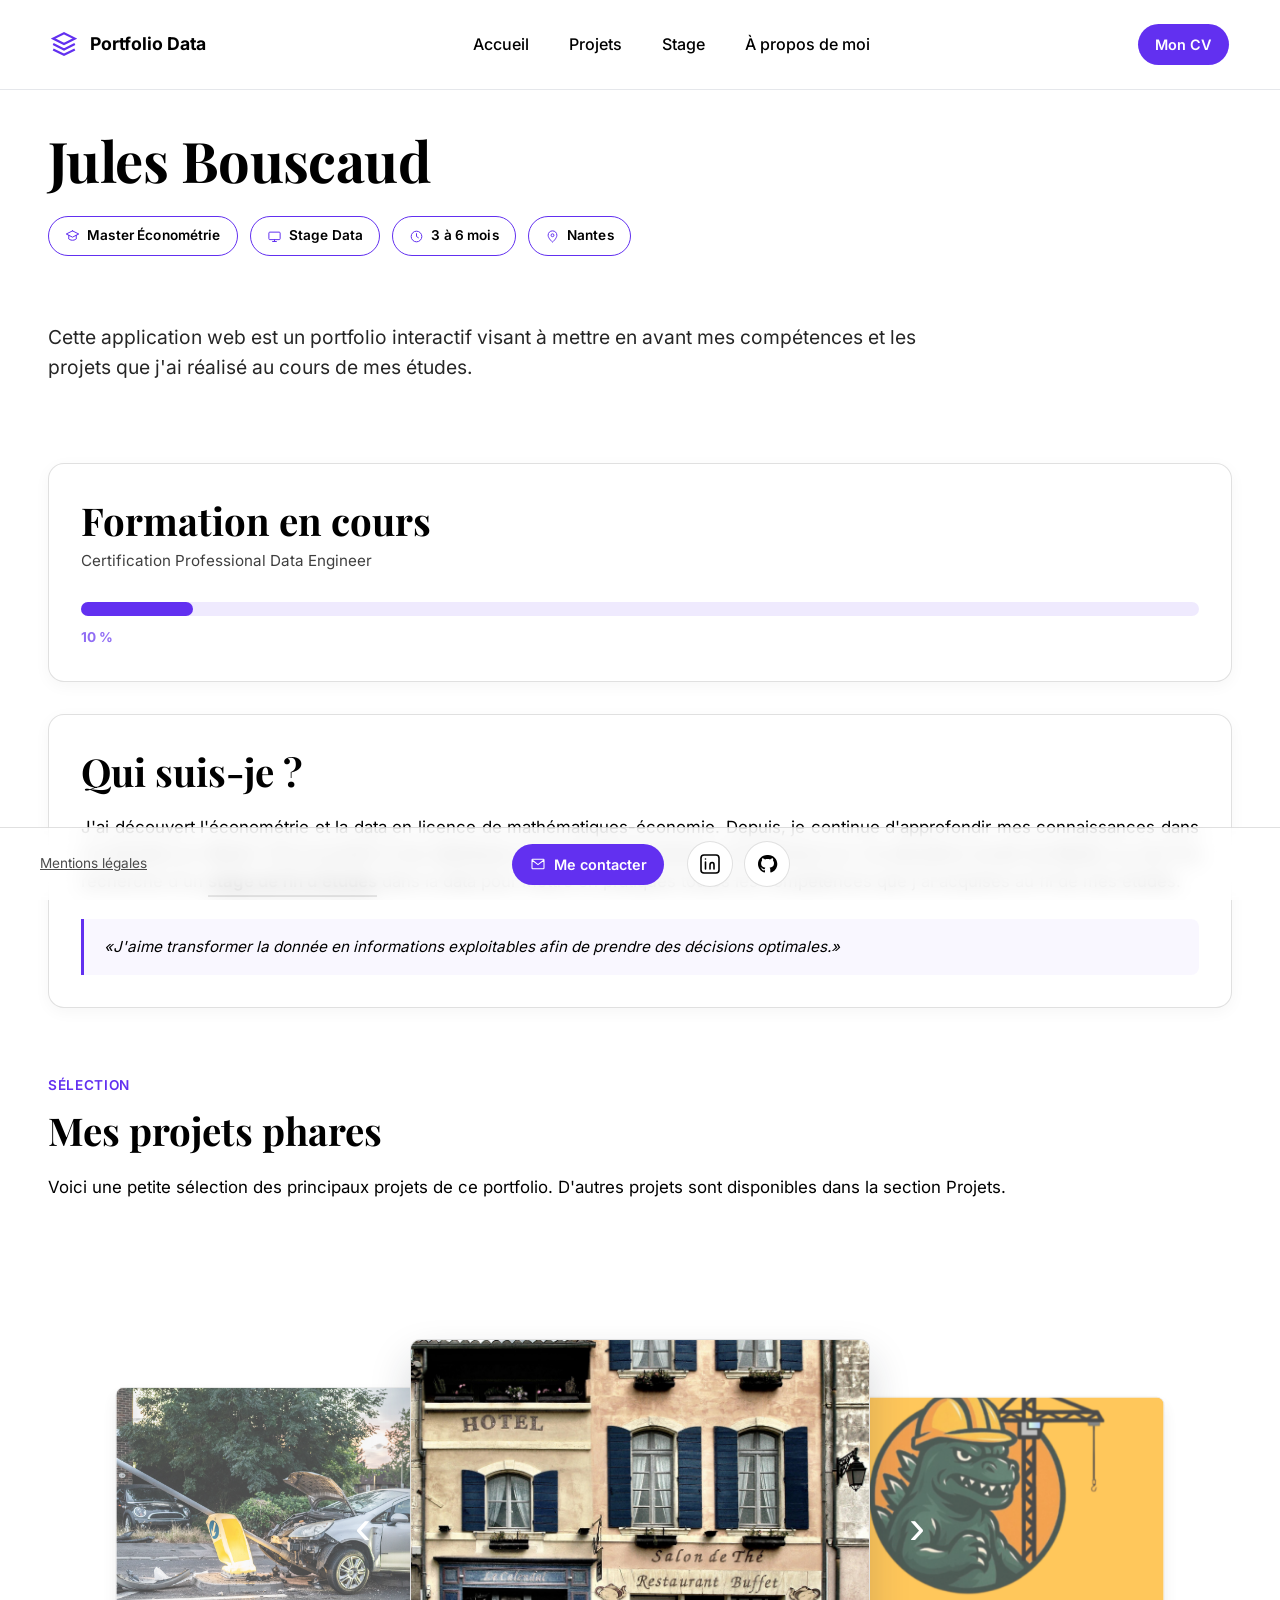
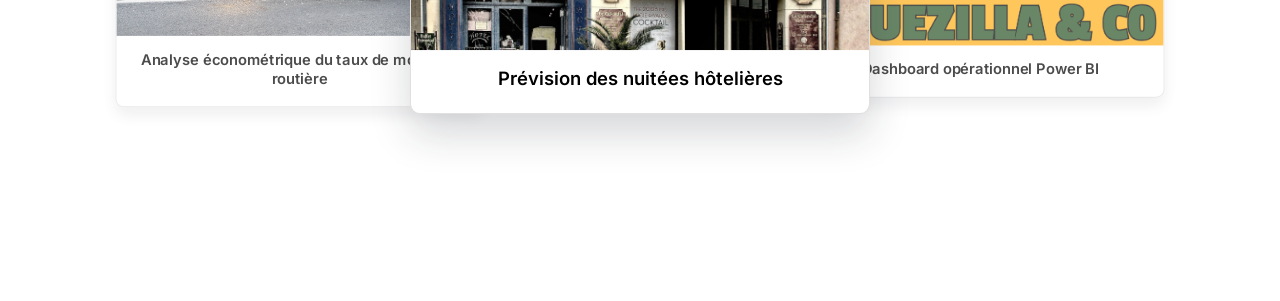
==== commit 72929170: "maj page accueil" ====
--- a/index.html
+++ b/index.html
@@ -74,7 +74,7 @@
             </p>
         </section>
 
-        <section class="training-progress" id="trainingProgress" data-progress="55">
+        <section class="training-progress" id="trainingProgress" data-progress="10">
             <h2>Formation en cours</h2>
             <p class="training-subtitle">Certification Professional Data Engineer</p>
 
@@ -85,9 +85,7 @@
             </div>
 
             <div class="progress-scale">
-                <span>2025</span>
                 <span class="progress-percent">0 %</span>
-                <span>2027</span>
             </div>
         </section>
 
--- a/static/css/style.css
+++ b/static/css/style.css
@@ -463,6 +463,93 @@
     .hero-tag { padding: 0.35rem 0.75rem; font-size: 0.8rem; }
 }
 
+/* ====================== FORMATION EN COURS (barre de progression) ========================== */
+   
+ 
+
+.training-progress {
+    background-color: #FFFFFF;
+    border: 1px solid var(--color-border);
+    border-radius: 16px;
+    padding: 2rem;
+    margin: 2rem 0;
+    box-shadow: 0 4px 16px rgba(0, 0, 0, 0.04);
+}
+
+.training-progress h2 { margin-bottom: 0.3rem; }
+
+.training-subtitle {
+    font-size: 0.95rem;
+    opacity: 0.75;
+    margin-bottom: 1.8rem;
+}
+
+.progress-track {
+    position: relative;
+    height: 14px;
+    border-radius: 999px;
+    background-color: rgba(98, 48, 240, 0.1);
+    cursor: pointer;
+}
+
+.progress-fill {
+    position: relative;
+    height: 100%;
+    width: 0%;
+    border-radius: 999px;
+    background-color: var(--color-teal);
+}
+
+/* Pastille au bout de la barre : affiche le pourcentage */
+.progress-fill::after {
+    content: attr(data-label);
+    position: absolute;
+    right: 0;
+    bottom: calc(100% + 10px);
+    transform: translateX(50%);
+    background-color: var(--color-ink);
+    color: #FFFFFF;
+    font-size: 0.75rem;
+    font-weight: 600;
+    padding: 0.25rem 0.55rem;
+    border-radius: 5px;
+    white-space: nowrap;
+    opacity: 0;
+    pointer-events: none;
+    transition: opacity 0.2s ease;
+}
+
+.progress-track:hover .progress-fill::after,
+.progress-track:focus-visible .progress-fill::after {
+    opacity: 1;
+}
+
+.progress-track:focus-visible {
+    outline: 2px solid var(--color-teal);
+    outline-offset: 4px;
+}
+
+/* Repères début / fin sous la barre */
+.progress-scale {
+    display: flex;
+    justify-content: space-between;
+    margin-top: 0.7rem;
+    font-size: 0.85rem;
+    font-weight: 500;
+    opacity: 0.7;
+}
+
+.progress-percent {
+    font-weight: 700;
+    color: var(--color-teal);
+    opacity: 1;
+}
+
+@media (max-width: 768px) {
+    .training-progress { padding: 1.4rem 1.2rem; }
+    .training-subtitle { margin-bottom: 1.5rem; }
+}
+
 /* --- ABOUT ME (Encart) --- */
 .about-me {
     background-color: #FFFFFF;
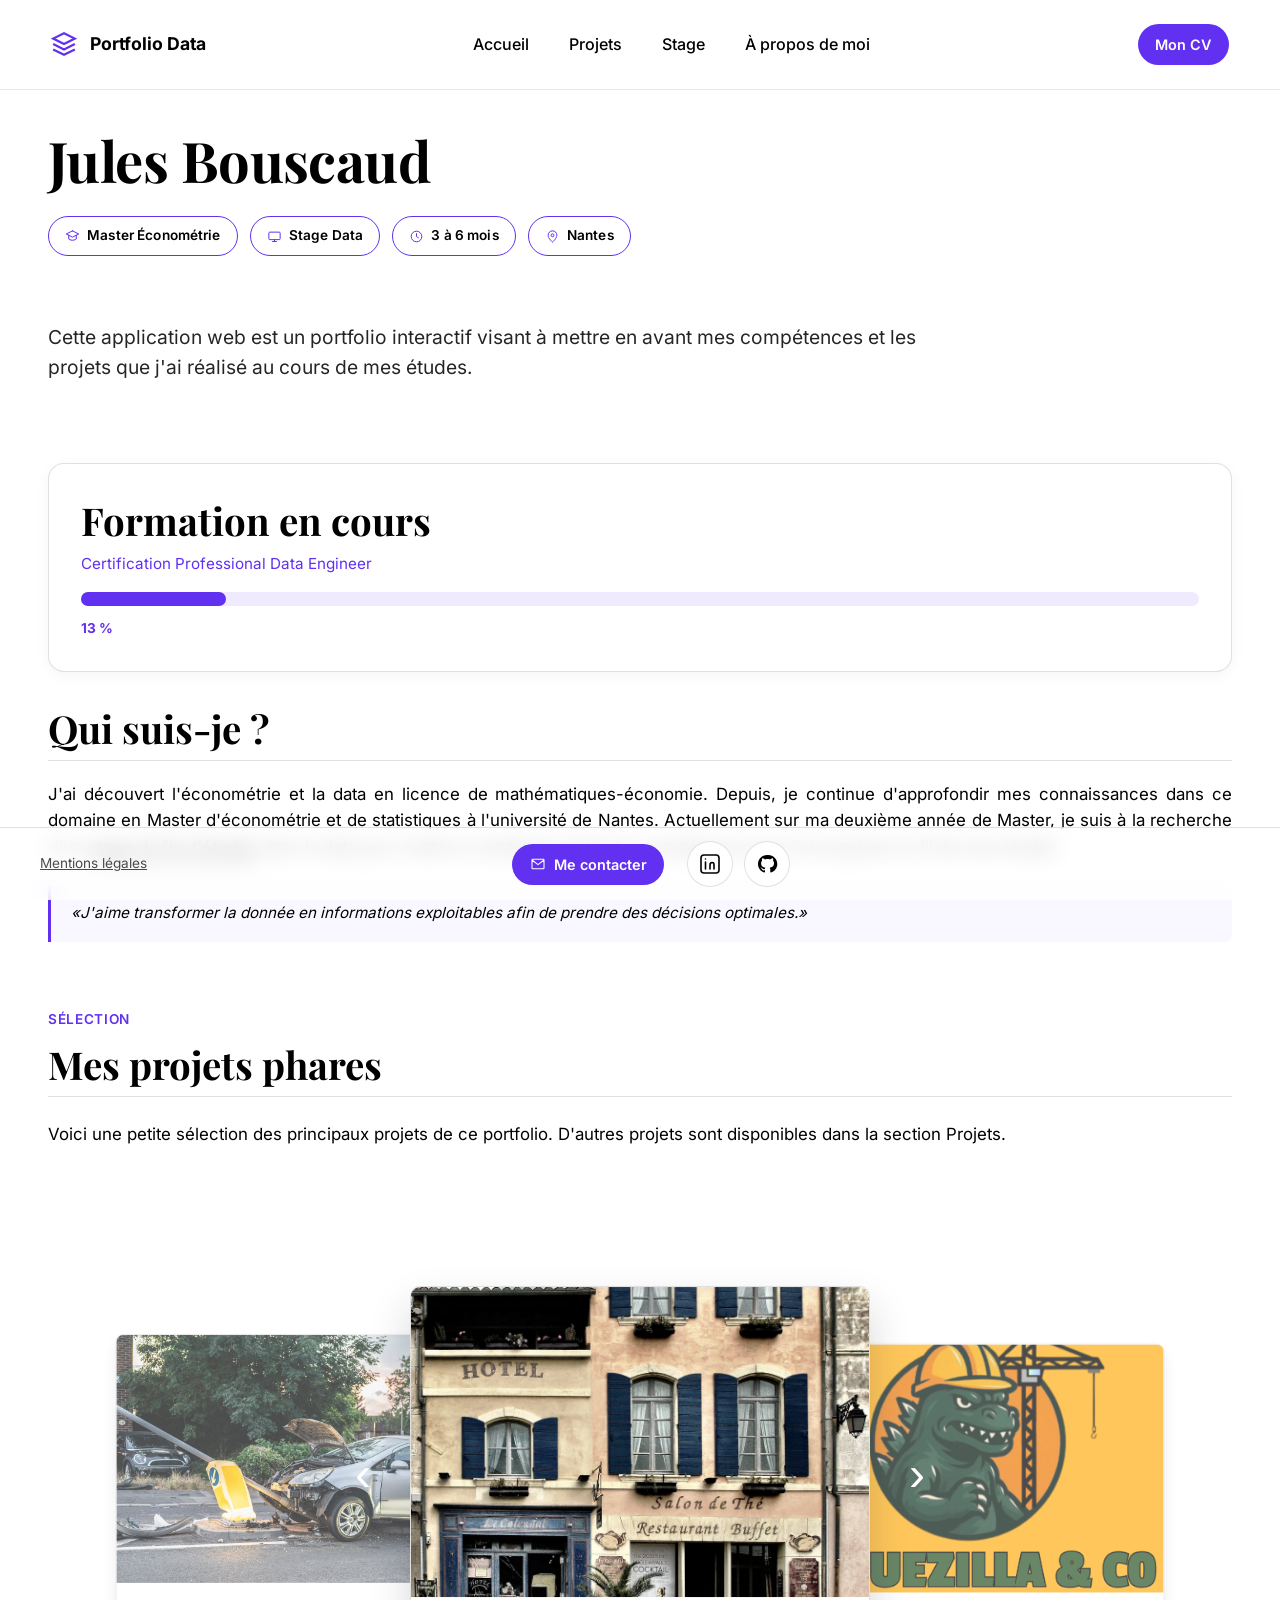
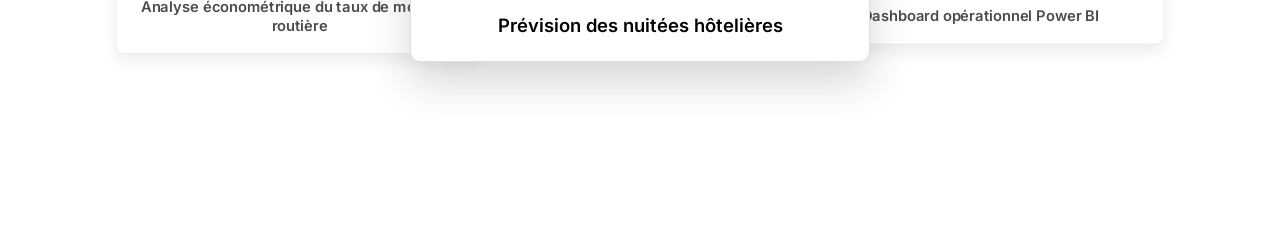
==== commit 1ed85d2d: "actualisation pourcentage formation gcp" ====
--- a/index.html
+++ b/index.html
@@ -74,7 +74,7 @@
             </p>
         </section>
 
-        <section class="training-progress" id="trainingProgress" data-progress="10">
+        <section class="training-progress" id="trainingProgress" data-progress="13">
             <h2>Formation en cours</h2>
             <p class="training-subtitle">Certification Professional Data Engineer</p>
 
--- a/static/css/style.css
+++ b/static/css/style.css
@@ -476,12 +476,12 @@
     box-shadow: 0 4px 16px rgba(0, 0, 0, 0.04);
 }
 
-.training-progress h2 { margin-bottom: 0.3rem; }
+.training-progress h2 { margin-bottom: 0.5rem; }
 
 .training-subtitle {
     font-size: 0.95rem;
-    opacity: 0.75;
-    margin-bottom: 1.8rem;
+    margin-bottom: 1rem;
+    color : var(--color-teal)
 }
 
 .progress-track {
@@ -522,6 +522,7 @@
 .progress-track:hover .progress-fill::after,
 .progress-track:focus-visible .progress-fill::after {
     opacity: 1;
+    background-color : #8c5ff2;
 }
 
 .progress-track:focus-visible {
@@ -536,7 +537,6 @@
     margin-top: 0.7rem;
     font-size: 0.85rem;
     font-weight: 500;
-    opacity: 0.7;
 }
 
 .progress-percent {
@@ -550,15 +550,18 @@
     .training-subtitle { margin-bottom: 1.5rem; }
 }
 
-/* --- ABOUT ME (Encart) --- */
+/* --- ABOUT ME --- */
 .about-me {
-    background-color: #FFFFFF;
-    border: 1px solid var(--color-border);
-    border-radius: 16px;
-    padding: 2rem;
-    margin: 2rem 0;
-    box-shadow: 0 4px 16px rgba(0, 0, 0, 0.04);
-}
+    margin: 2rem 0 0;
+    text-align: justify;
+}
+
+.about-me h2,
+.projects-preview h2 {
+    padding-bottom: 0.5rem;
+    border-bottom: 1px solid var(--color-border);
+}
+
 .about-me .about-text { text-align: justify; margin-bottom: 1.5rem; }
 
 .personal-note {
@@ -573,8 +576,12 @@
 /* --- PROJETS PREVIEW & HEADER --- */
 .projects-preview {
     text-align: left;
-    margin: 4rem 0 1rem;
-}
+    margin: 0 0 1rem;
+    padding-top: 4rem;
+}
+
+.projects-preview h2 { margin-bottom: 1.5rem; }
+
 .projects-header { text-align: left; margin-bottom: 2.5rem; }
 .projects-intro { text-align: left; }
 
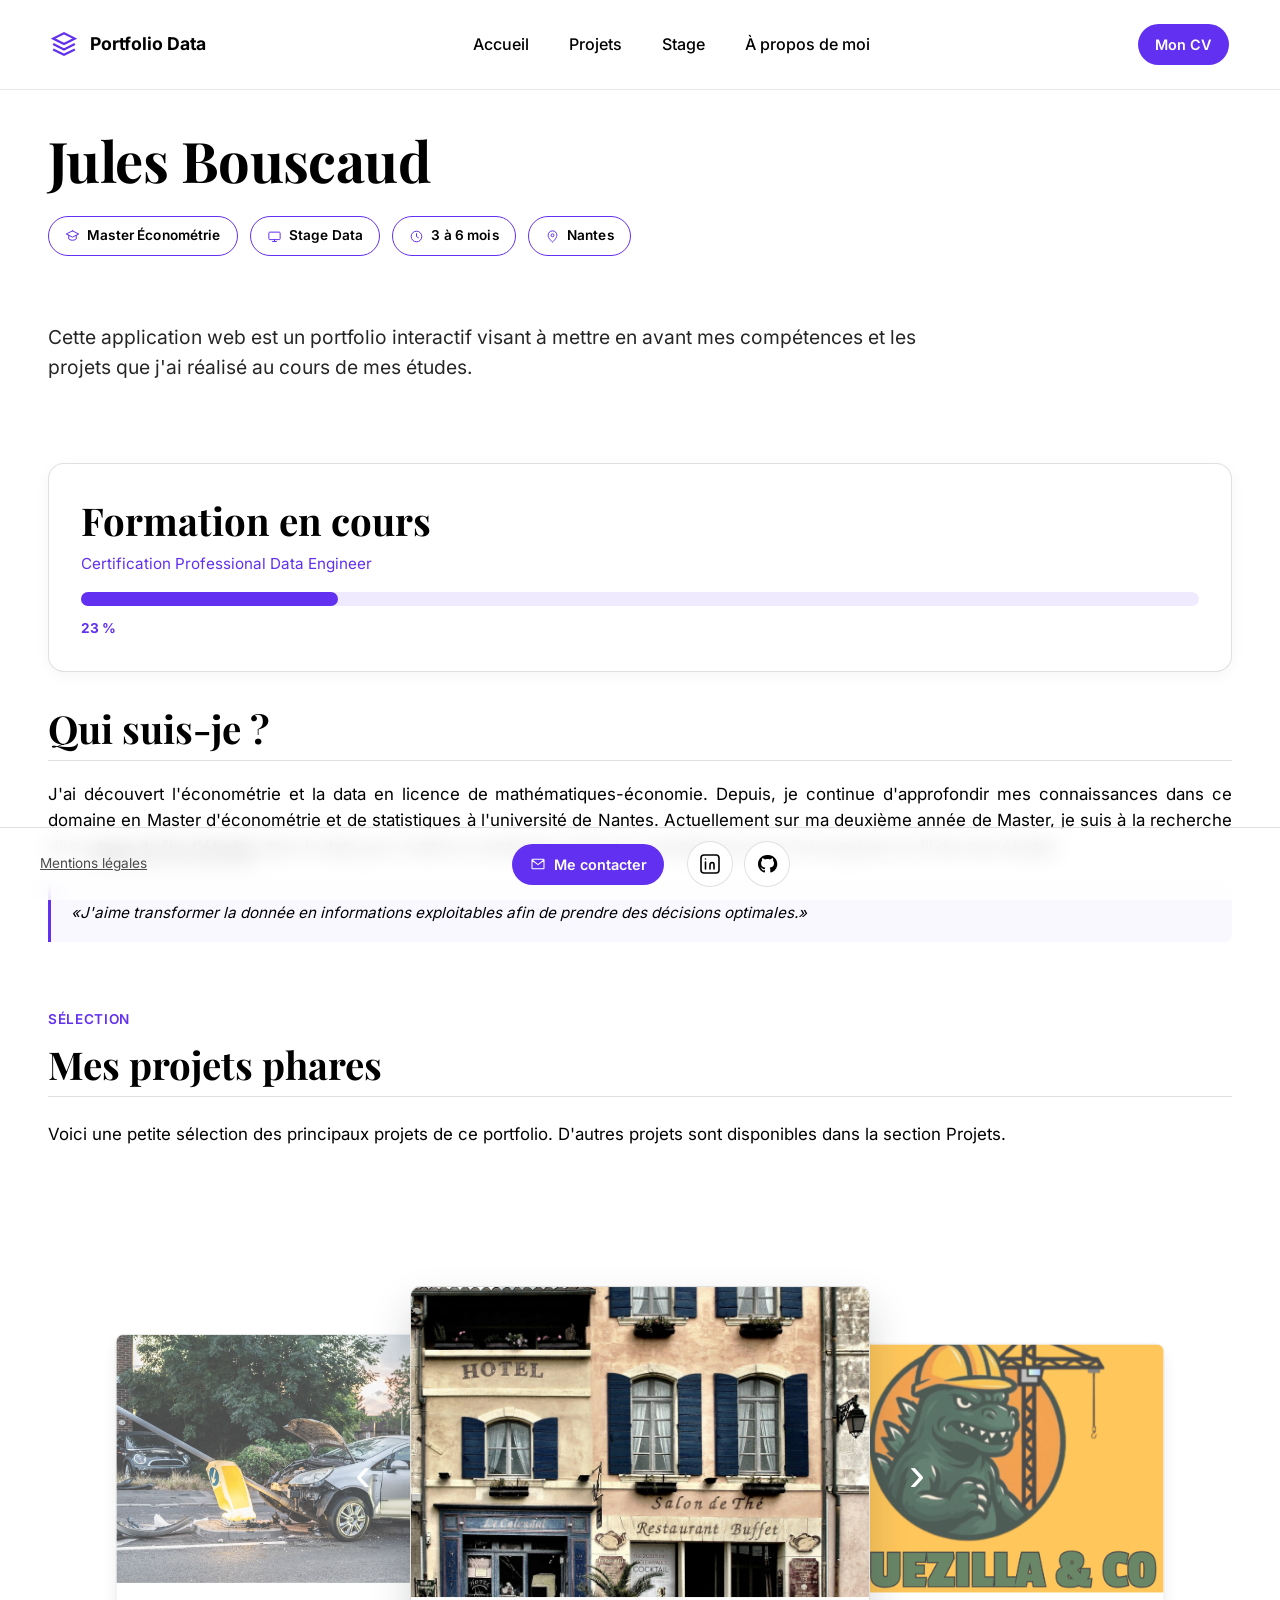
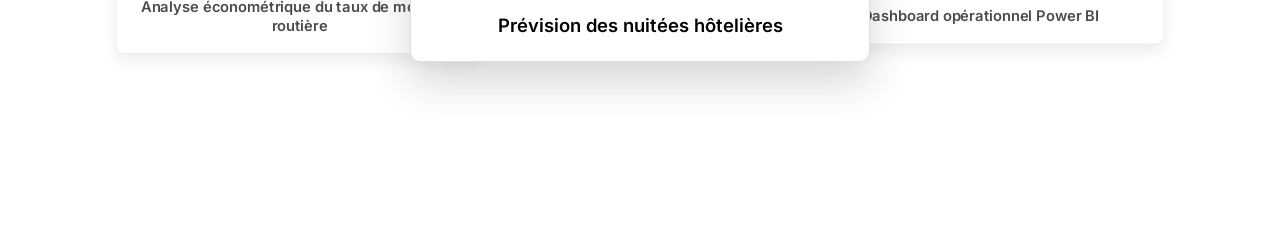
==== commit e1b8c9c7: "maj contenu" ====
--- a/index.html
+++ b/index.html
@@ -74,7 +74,7 @@
             </p>
         </section>
 
-        <section class="training-progress" id="trainingProgress" data-progress="13">
+        <section class="training-progress" id="trainingProgress" data-progress="23">
             <h2>Formation en cours</h2>
             <p class="training-subtitle">Certification Professional Data Engineer</p>
 
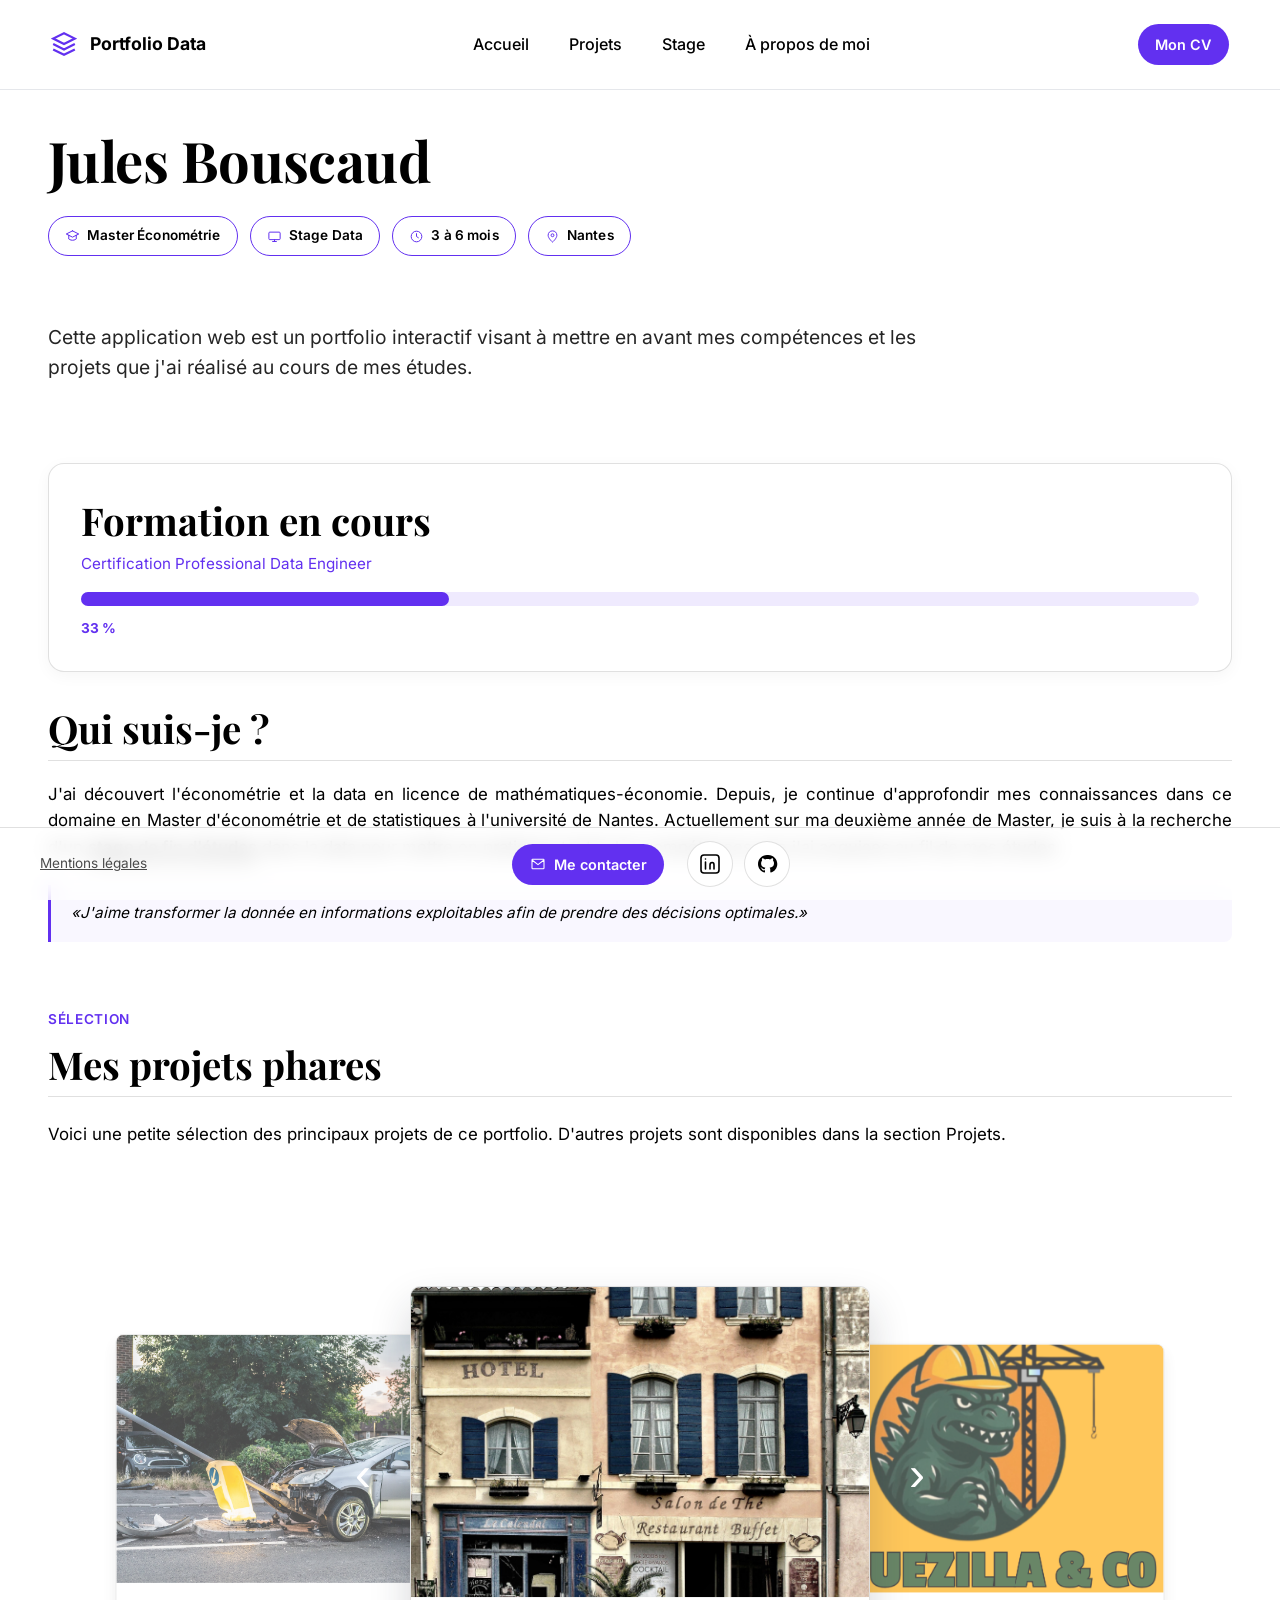
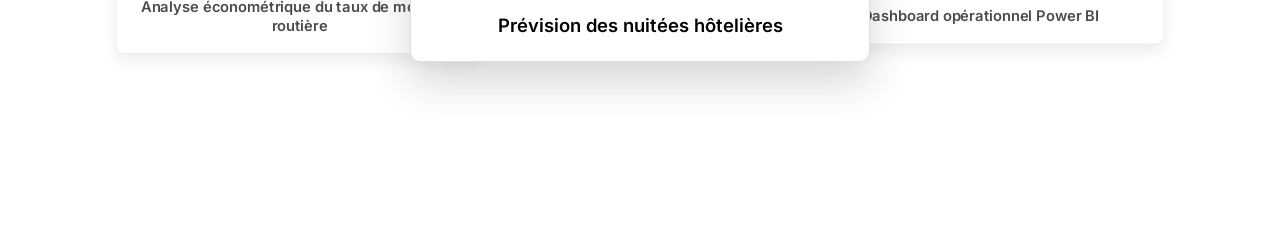
==== commit 9d2e19c4: "Update training progress" ====
--- a/index.html
+++ b/index.html
@@ -74,7 +74,7 @@
             </p>
         </section>
 
-        <section class="training-progress" id="trainingProgress" data-progress="23">
+        <section class="training-progress" id="trainingProgress" data-progress="33">
             <h2>Formation en cours</h2>
             <p class="training-subtitle">Certification Professional Data Engineer</p>
 
